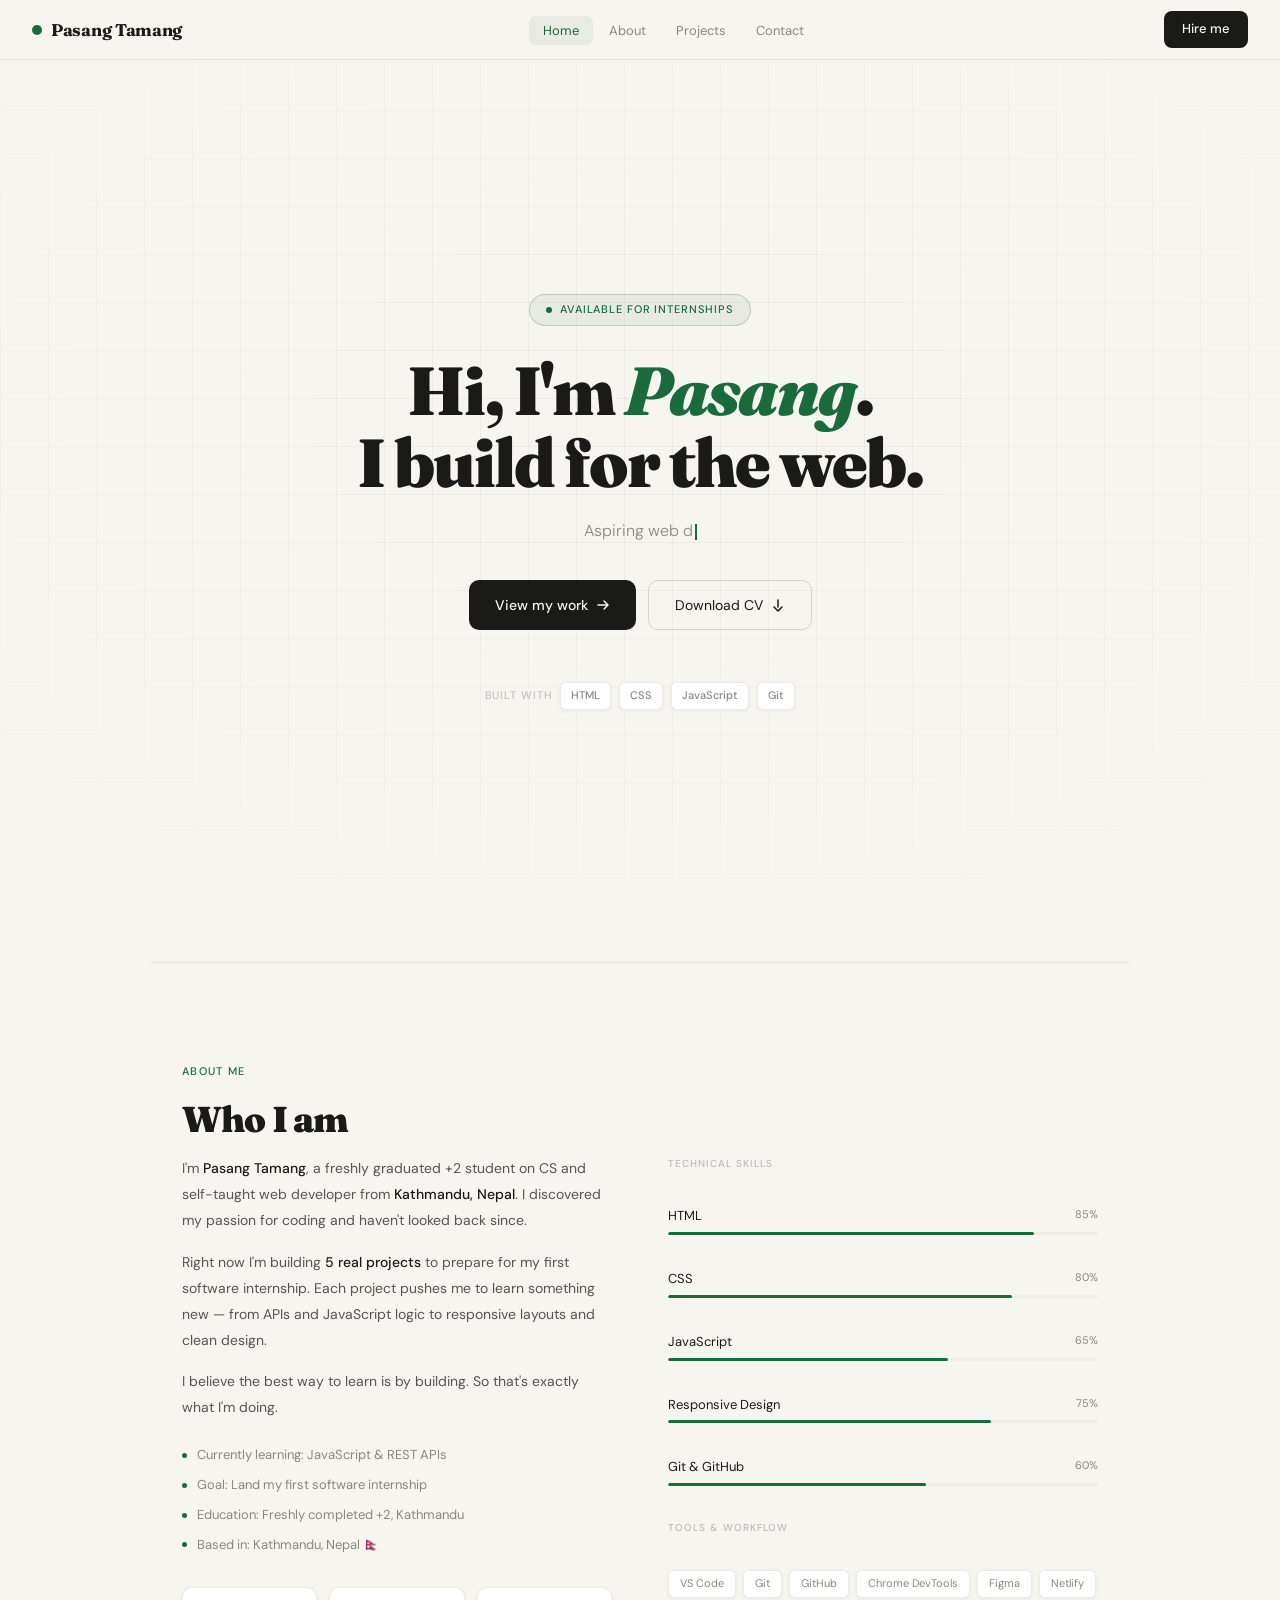
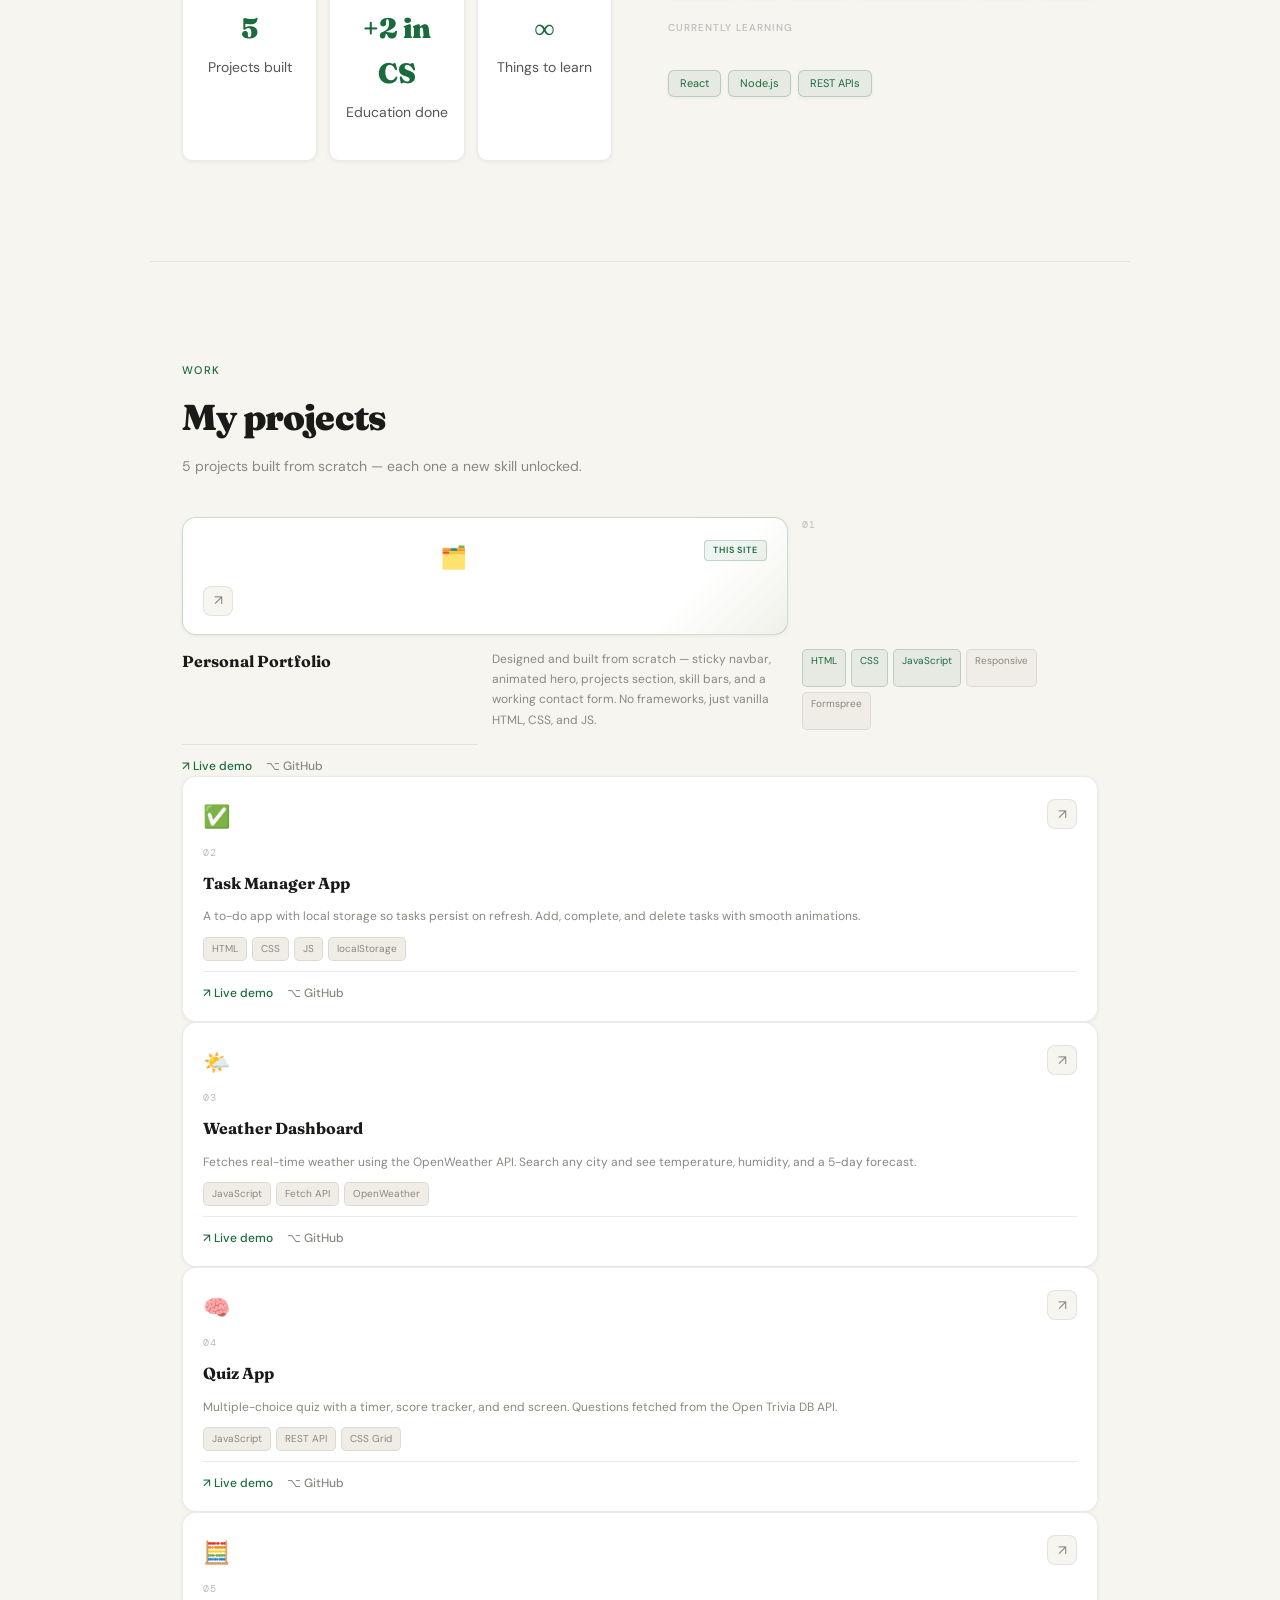
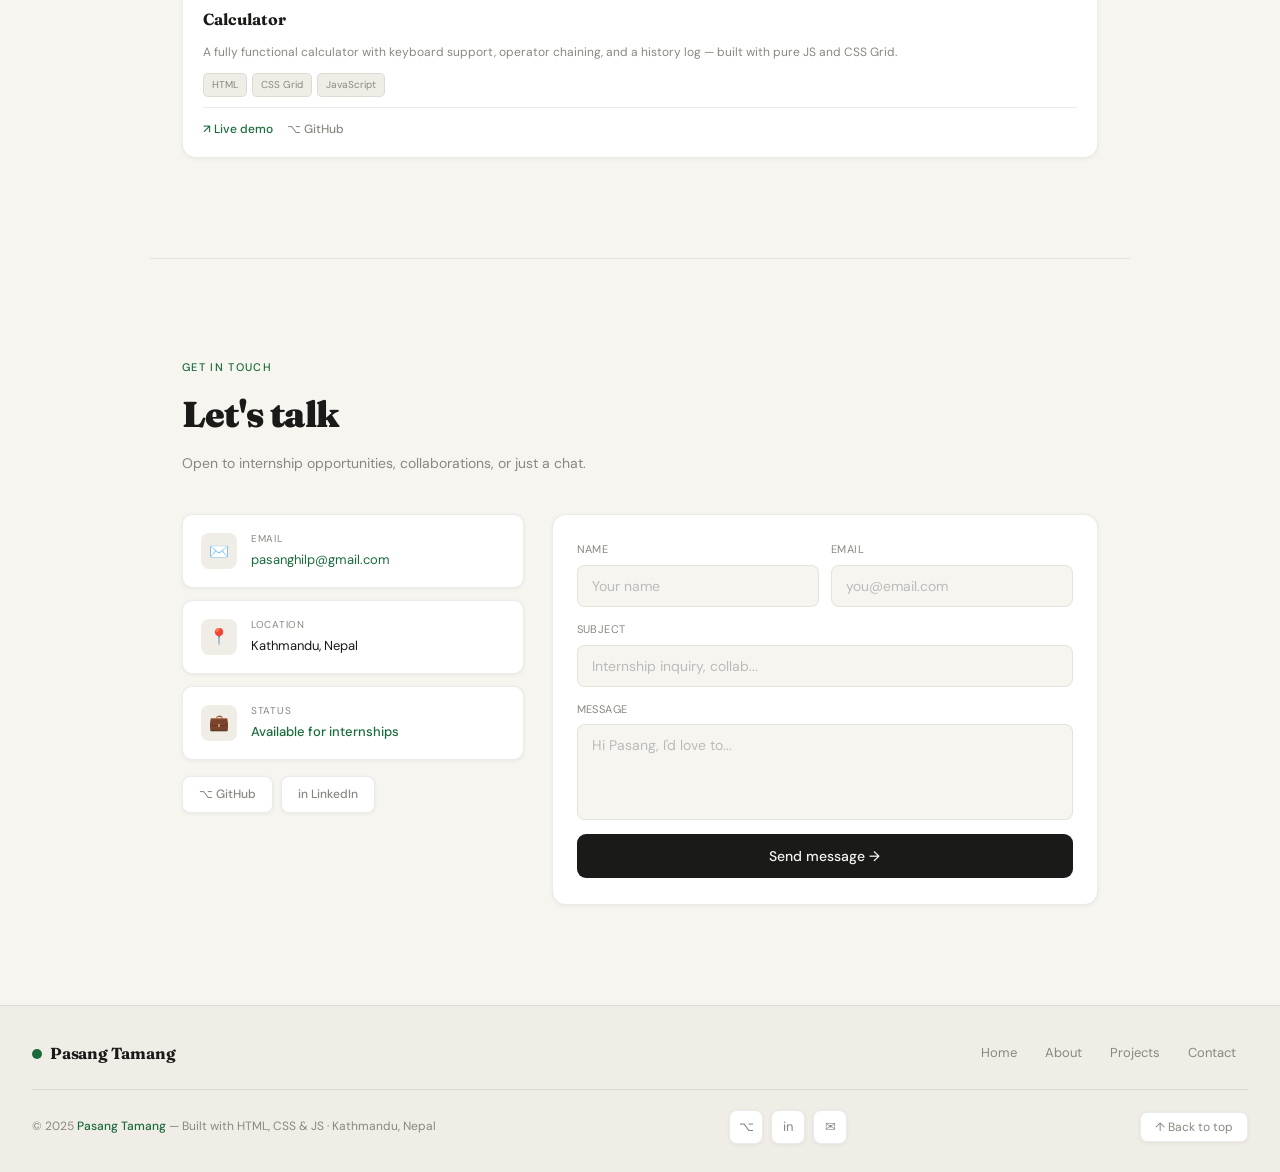
==== index.html @ bca801e2 "move files to root" ====
<!DOCTYPE html>
<html lang="en">
<head>
  <meta charset="UTF-8" />
  <meta name="viewport" content="width=device-width, initial-scale=1.0"/>
  <title>Pasang Tamang — Web Developer</title>
  <meta name="description" content="Pasang Tamang — Aspiring web developer from Kathmandu, Nepal. Building projects and looking for internship opportunities."/>
  <link rel="stylesheet" href="style.css"/>
  <link rel="preconnect" href="https://fonts.googleapis.com"/>
  <link rel="preconnect" href="https://fonts.gstatic.com" crossorigin/>
  <link href="https://fonts.googleapis.com/css2?family=Fraunces:ital,wght@0,700;0,900;1,700&family=DM+Sans:wght@300;400;500&family=DM+Mono&display=swap" rel="stylesheet"/>
</head>
<body>

  <!-- ─── NAVBAR ─── -->
  <nav class="navbar" id="navbar">
    <a class="nav-logo" href="#home">
      <span class="logo-dot"></span>
      Pasang Tamang
    </a>
    <ul class="nav-links" id="navLinks">
      <li><a href="#home"     data-target="home">Home</a></li>
      <li><a href="#about"    data-target="about">About</a></li>
      <li><a href="#projects" data-target="projects">Projects</a></li>
      <li><a href="#contact"  data-target="contact">Contact</a></li>
    </ul>
    <a href="mailto:pasanghilp@gmail.com" class="nav-cta">Hire me</a>
    <button class="hamburger" id="hamburger" aria-label="Toggle menu">
      <span></span><span></span><span></span>
    </button>
  </nav>

  <!-- Mobile menu -->
  <div class="mobile-menu" id="mobileMenu">
    <a href="#home"     data-target="home">Home</a>
    <a href="#about"    data-target="about">About</a>
    <a href="#projects" data-target="projects">Projects</a>
    <a href="#contact"  data-target="contact">Contact</a>
  </div>

  <!-- Scroll progress bar -->
  <div class="scroll-progress">
    <div class="scroll-progress-bar" id="progressBar"></div>
  </div>

  <!-- ─── HERO ─── -->
  <section id="home" class="hero">
    <div class="hero-grid"></div>

    <div class="hero-body">
      <div class="hero-inner">

        <div class="badge">
          <span class="badge-dot"></span>
          Available for internships
        </div>

        <h1 class="hero-heading">
          Hi, I'm <em>Pasang</em>.<br>I build for the web.
        </h1>

        <p class="hero-typed">
          <span id="typed-text"></span><span class="cursor"></span>
        </p>

        <div class="hero-btns">
          <a href="#projects" class="btn-primary">
            View my work
            <svg width="14" height="14" viewBox="0 0 14 14" fill="none"><path d="M2 7h10M8 3l4 4-4 4" stroke="currentColor" stroke-width="1.5" stroke-linecap="round" stroke-linejoin="round"/></svg>
          </a>
          <a href="cv.pdf" download class="btn-secondary">
            Download CV
            <svg width="14" height="14" viewBox="0 0 14 14" fill="none"><path d="M7 2v7M3 9l4 4 4-4" stroke="currentColor" stroke-width="1.5" stroke-linecap="round" stroke-linejoin="round"/></svg>
          </a>
        </div>

        <div class="tech-row">
          <span class="tech-label">Built with</span>
          <span class="tech-chip">HTML</span>
          <span class="tech-chip">CSS</span>
          <span class="tech-chip">JavaScript</span>
          <span class="tech-chip">Git</span>
        </div>

      </div>
    </div>
  </section>

  <!-- ─── ABOUT ─── -->
  <section id="about" class="about">
    <p class="sec-label">About me</p>
    <h2 class="sec-heading">Who I am</h2>

    <div class="about-layout">

      <div class="about-bio">
        <p>I'm <strong>Pasang Tamang</strong>, a freshly graduated +2 student on CS and self-taught web developer from <strong>Kathmandu, Nepal</strong>. I discovered my passion for coding and haven't looked back since.</p>
        <p>Right now I'm building <strong>5 real projects</strong> to prepare for my first software internship. Each project pushes me to learn something new — from APIs and JavaScript logic to responsive layouts and clean design.</p>
        <p>I believe the best way to learn is by building. So that's exactly what I'm doing.</p>

        <div class="facts">
          <div class="fact"><span class="fact-dot"></span>Currently learning: JavaScript & REST APIs</div>
          <div class="fact"><span class="fact-dot"></span>Goal: Land my first software internship</div>
          <div class="fact"><span class="fact-dot"></span>Education: Freshly completed +2, Kathmandu</div>
          <div class="fact"><span class="fact-dot"></span>Based in: Kathmandu, Nepal 🇳🇵</div>
        </div>

        <div class="stats-row">
          <div class="stat-card">
            <span class="stat-num">5</span>
            <p class="stat-label">Projects built</p>
          </div>
          <div class="stat-card">
            <span class="stat-num">+2 in CS</span>
            <p class="stat-label">Education done</p>
          </div>
          <div class="stat-card">
            <span class="stat-num">∞</span>
            <p class="stat-label">Things to learn</p>
          </div>
        </div>
      </div>

      <div class="about-skills">
        <p class="skill-group-title">Technical skills</p>

        <div class="skill-item">
          <div class="skill-row"><span class="skill-name">HTML</span><span class="skill-pct">85%</span></div>
          <div class="skill-bar"><div class="skill-fill" data-width="85"></div></div>
        </div>
        <div class="skill-item">
          <div class="skill-row"><span class="skill-name">CSS</span><span class="skill-pct">80%</span></div>
          <div class="skill-bar"><div class="skill-fill" data-width="80"></div></div>
        </div>
        <div class="skill-item">
          <div class="skill-row"><span class="skill-name">JavaScript</span><span class="skill-pct">65%</span></div>
          <div class="skill-bar"><div class="skill-fill" data-width="65"></div></div>
        </div>
        <div class="skill-item">
          <div class="skill-row"><span class="skill-name">Responsive Design</span><span class="skill-pct">75%</span></div>
          <div class="skill-bar"><div class="skill-fill" data-width="75"></div></div>
        </div>
        <div class="skill-item">
          <div class="skill-row"><span class="skill-name">Git & GitHub</span><span class="skill-pct">60%</span></div>
          <div class="skill-bar"><div class="skill-fill" data-width="60"></div></div>
        </div>

        <p class="skill-group-title">Tools & workflow</p>
        <div class="chip-row">
          <span class="chip">VS Code</span>
          <span class="chip">Git</span>
          <span class="chip">GitHub</span>
          <span class="chip">Chrome DevTools</span>
          <span class="chip">Figma</span>
          <span class="chip">Netlify</span>
        </div>

        <p class="skill-group-title">Currently learning</p>
        <div class="chip-row">
          <span class="chip chip-accent">React</span>
          <span class="chip chip-accent">Node.js</span>
          <span class="chip chip-accent">REST APIs</span>
        </div>
      </div>

    </div>
  </section>

  <!-- ─── PROJECTS ─── -->
  <section id="projects" class="projects">
    <p class="sec-label">Work</p>
    <h2 class="sec-heading">My projects</h2>
    <p class="sec-sub">5 projects built from scratch — each one a new skill unlocked.</p>

    <div class="proj-grid">

      <div class="proj-card featured">
        <div class="card-top">
          <div class="card-header"></div>
            <span class="proj-icon">🗂️</span>
            <span class="featured-badge">This site</span>
          </div>
          <a href="#" target="_blank" class="card-arrow">↗</a>
        </div>
        <p class="proj-num">01</p>
        <h3 class="proj-title">Personal Portfolio</h3>
        <p class="proj-desc">Designed and built from scratch — sticky navbar, animated hero, projects section, skill bars, and a working contact form. No frameworks, just vanilla HTML, CSS, and JS.</p>
        <div class="tag-row">
          <span class="tag tag-accent">HTML</span>
          <span class="tag tag-accent">CSS</span>
          <span class="tag tag-accent">JavaScript</span>
          <span class="tag">Responsive</span>
          <span class="tag">Formspree</span>
        </div>
        <div class="card-links">
          <a href="#" target="_blank" class="card-link primary">↗ Live demo</a>
          <a href="https://github.com/pasanghilp-art/pasang-tamang-.git" target="_blank" class="card-link" rel="noopener noreferrer">⌥ GitHub</a>
        </div>
      </div>

      <div class="proj-card">
        <div class="card-top">
          <span class="proj-icon">✅</span>
          <a href="#" target="_blank" class="card-arrow">↗</a>
        </div>
        <p class="proj-num">02</p>
        <h3 class="proj-title">Task Manager App</h3>
        <p class="proj-desc">A to-do app with local storage so tasks persist on refresh. Add, complete, and delete tasks with smooth animations.</p>
        <div class="tag-row">
          <span class="tag">HTML</span>
          <span class="tag">CSS</span>
          <span class="tag">JS</span>
          <span class="tag">localStorage</span>
        </div>
        <div class="card-links">
          <a href="https://pasanghilp-art.github.io/task-manager" target="_blank" class="card-link primary">↗ Live demo</a>
          <a href="https://github.com/pasanghilp-art/task-manager" target="_blank" class="card-link">⌥ GitHub</a>
        </div>
      </div>

      <div class="proj-card">
        <div class="card-top">
          <span class="proj-icon">🌤️</span>
          <a href="https://pasanghilp-art.github.io/weather-app" target="_blank" class="card-arrow">↗</a>
        </div>
        <p class="proj-num">03</p>
        <h3 class="proj-title">Weather Dashboard</h3>
        <p class="proj-desc">Fetches real-time weather using the OpenWeather API. Search any city and see temperature, humidity, and a 5-day forecast.</p>
        <div class="tag-row">
          <span class="tag">JavaScript</span>
          <span class="tag">Fetch API</span>
          <span class="tag">OpenWeather</span>
        </div>
        <div class="card-links">
          <a href="https://pasanghilp-art.github.io/weather-app" target="_blank" class="card-link primary">↗ Live demo</a>
          <a href="https://github.com/pasanghilp-art/weather-app" target="_blank" class="card-link">⌥ GitHub</a>
        </div>
      </div>

      <div class="proj-card">
        <div class="card-top">
          <span class="proj-icon">🧠</span>
          <a href="https://pasanghilp-art.github.io/quiz-app" target="_blank" class="card-arrow">↗</a>
        </div>
        <p class="proj-num">04</p>
        <h3 class="proj-title">Quiz App</h3>
        <p class="proj-desc">Multiple-choice quiz with a timer, score tracker, and end screen. Questions fetched from the Open Trivia DB API.</p>
        <div class="tag-row">
          <span class="tag">JavaScript</span>
          <span class="tag">REST API</span>
          <span class="tag">CSS Grid</span>
        </div>
        <div class="card-links">
          <a href="https://pasanghilp-art.github.io/quiz-app" target="_blank" class="card-link primary">↗ Live demo</a>
          <a href="https://github.com/pasanghilp-art/quiz-app" target="_blank" class="card-link">⌥ GitHub</a>
        </div>
      </div>

      <div class="proj-card">
        <div class="card-top">
          <span class="proj-icon">🧮</span>
          <a href="#" target="_blank" class="card-arrow">↗</a>
        </div>
        <p class="proj-num">05</p>
        <h3 class="proj-title">Calculator</h3>
        <p class="proj-desc">A fully functional calculator with keyboard support, operator chaining, and a history log — built with pure JS and CSS Grid.</p>
        <div class="tag-row">
          <span class="tag">HTML</span>
          <span class="tag">CSS Grid</span>
          <span class="tag">JavaScript</span>
        </div>
        <div class="card-links">
          <a href="#" target="_blank" class="card-link primary">↗ Live demo</a>
          <a href="#" target="_blank" class="card-link">⌥ GitHub</a>
        </div>
      </div>

    </div>
  </section>

  <!-- ─── CONTACT ─── -->
  <section id="contact" class="contact">
    <p class="sec-label">Get in touch</p>
    <h2 class="sec-heading">Let's talk</h2>
    <p class="sec-sub">Open to internship opportunities, collaborations, or just a chat.</p>

    <div class="contact-layout">

      <div class="contact-info">
        <div class="info-card">
          <div class="info-icon">✉️</div>
          <div>
            <p class="info-label">Email</p>
            <p class="info-value"><a href="mailto:pasanghilp@gmail.com">pasanghilp@gmail.com</a></p>
          </div>
        </div>
        <div class="info-card">
          <div class="info-icon">📍</div>
          <div>
            <p class="info-label">Location</p>
            <p class="info-value">Kathmandu, Nepal</p>
          </div>
        </div>
        <div class="info-card">
          <div class="info-icon">💼</div>
          <div>
            <p class="info-label">Status</p>
            <p class="info-value available">Available for internships</p>
          </div>
        </div>
        <div class="social-row">
          <a href="https://github.com/pasanghilp-art/pasang-tamang-.git" target="_blank" class="social-btn" rel="noopener noreferrer">⌥ GitHub</a>
          <a href="https://linkedin.com/in/pasangtamang" target="_blank" class="social-btn" rel="noopener noreferrer">in LinkedIn</a>
        </div>
      </div>

      <form class="contact-form" id="contactForm"
            action="https://formspree.io/f/mqewodvd"
            method="POST">
        <div class="form-fields">
          <div class="form-row">
            <div class="field" id="field-name">
              <label for="fname">Name</label>
              <input type="text" id="fname" name="name" placeholder="Your name"/>
              <span class="field-error">Please enter your name</span>
            </div>
            <div class="field" id="field-email">
              <label for="femail">Email</label>
              <input type="email" id="femail" name="email" placeholder="you@email.com"/>
              <span class="field-error">Enter a valid email</span>
            </div>
          </div>
          <div class="field" id="field-subject">
            <label for="fsubject">Subject</label>
            <input type="text" id="fsubject" name="subject" placeholder="Internship inquiry, collab..."/>
            <span class="field-error">Please add a subject</span>
          </div>
          <div class="field" id="field-msg">
            <label for="fmsg">Message</label>
            <textarea id="fmsg" name="message" rows="4" placeholder="Hi Pasang, I'd love to..."></textarea>
            <span class="field-error">Please write a message</span>
          </div>
          <button type="submit" class="btn-submit" id="submitBtn">
            <div class="spinner"></div>
            <span class="btn-label">Send message →</span>
          </button>
        </div>
        <div class="success-msg" id="successMsg">
          <div class="success-icon">✓</div>
          <p class="success-title">Message sent!</p>
          <p class="success-sub">Thanks for reaching out. I'll get back to you within 24 hours.</p>
        </div>
      </form>

    </div>
  </section>

  <!-- ─── FOOTER ─── -->
  <footer class="footer">
    <div class="footer-top">
      <div class="footer-logo">
        <span class="logo-dot"></span>
        Pasang Tamang
      </div>
      <nav class="footer-nav">
        <a href="#home">Home</a>
        <a href="#about">About</a>
        <a href="#projects">Projects</a>
        <a href="#contact">Contact</a>
      </nav>
    </div>
    <div class="footer-bottom">
      <p class="footer-copy">© 2025 <span>Pasang Tamang</span> — Built with HTML, CSS & JS · Kathmandu, Nepal</p>
      <div class="footer-socials">
        <a href="https://github.com/pasanghilp-art/pasang-tamang-.git" target="_blank" class="social-icon" title="GitHub" rel="noopener noreferrer">⌥</a>
        <a href="https://linkedin.com/in/pasangtamang" target="_blank" class="social-icon" title="LinkedIn" rel="noopener noreferrer">in</a>
        <a href="mailto:pasanghilp@gmail.com" class="social-icon" title="Email" rel="noopener noreferrer">✉</a>
      </div>
      <button class="back-top" id="backTop">↑ Back to top</button>
    </div>
  </footer>

  <script src="script.js"></script>
</body>
</html>
---- style.css ----
/* ─────────────────────────────────────────
   PASANG TAMANG — PORTFOLIO
   Light theme · Fraunces + DM Sans
───────────────────────────────────────── */

:root {
  --bg:        #f7f5f0;
  --bg2:       #ffffff;
  --bg3:       #f0ede6;
  --text:      #1a1a18;
  --muted:     #888880;
  --muted2:    #bbb;
  --border:    rgba(0,0,0,0.08);
  --border-md: rgba(0,0,0,0.14);
  --accent:    #1a6b3c;
  --accent-bg: rgba(26,107,60,0.07);
  --accent-border: rgba(26,107,60,0.22);
  --error:     #c0392b;
  --success:   #1a6b3c;
  --shadow-sm: 0 1px 4px rgba(0,0,0,0.06);
  --shadow-md: 0 4px 24px rgba(0,0,0,0.08);
  --shadow-lg: 0 12px 48px rgba(0,0,0,0.1);
  --radius:    10px;
  --radius-lg: 14px;
}

/* ── Reset & Base ── */
*, *::before, *::after { box-sizing: border-box; margin: 0; padding: 0; }

html { scroll-behavior: smooth; }

body {
  font-family: 'DM Sans', sans-serif;
  background: var(--bg);
  color: var(--text);
  line-height: 1.6;
  -webkit-font-smoothing: antialiased;
}

a { text-decoration: none; color: inherit; }
img { max-width: 100%; display: block; }

/* ── Shared section styles ── */
.sec-label {
  font-size: 11px;
  font-weight: 500;
  text-transform: uppercase;
  letter-spacing: 0.12em;
  color: var(--accent);
  margin-bottom: 10px;
}

.sec-heading {
  font-family: 'Fraunces', serif;
  font-size: clamp(26px, 4vw, 36px);
  font-weight: 900;
  letter-spacing: -0.8px;
  color: var(--text);
  margin-bottom: 8px;
}

.sec-sub {
  font-size: 14px;
  color: var(--muted);
  margin-bottom: 40px;
}

/* ── Buttons ── */
.btn-primary {
  display: inline-flex;
  align-items: center;
  gap: 8px;
  background: var(--text);
  color: var(--bg);
  border: none;
  border-radius: var(--radius);
  padding: 13px 26px;
  font-family: 'DM Sans', sans-serif;
  font-size: 14px;
  font-weight: 500;
  cursor: pointer;
  transition: opacity 0.2s, transform 0.15s;
  text-decoration: none;
}
.btn-primary:hover { opacity: 0.85; transform: translateY(-2px); }

.btn-secondary {
  display: inline-flex;
  align-items: center;
  gap: 8px;
  background: transparent;
  color: var(--text);
  border: 1.5px solid var(--border-md);
  border-radius: var(--radius);
  padding: 13px 26px;
  font-family: 'DM Sans', sans-serif;
  font-size: 14px;
  cursor: pointer;
  transition: background 0.2s, border-color 0.2s, transform 0.15s;
  text-decoration: none;
}
.btn-secondary:hover {
  background: var(--bg3);
  border-color: var(--text);
  transform: translateY(-2px);
}


/* ═══════════════════════════════════════
   NAVBAR
═══════════════════════════════════════ */
.navbar {
  position: sticky;
  top: 0;
  z-index: 100;
  background: rgba(247,245,240,0.88);
  backdrop-filter: blur(16px);
  -webkit-backdrop-filter: blur(16px);
  border-bottom: 1px solid var(--border);
  height: 60px;
  display: flex;
  align-items: center;
  justify-content: space-between;
  padding: 0 32px;
  transition: box-shadow 0.3s;
}
.navbar.scrolled { box-shadow: var(--shadow-md); }

.nav-logo {
  font-family: 'Fraunces', serif;
  font-weight: 700;
  font-size: 17px;
  color: var(--text);
  display: flex;
  align-items: center;
  gap: 9px;
  letter-spacing: -0.3px;
}
.logo-dot {
  display: inline-block;
  width: 10px; height: 10px;
  background: var(--accent);
  border-radius: 50%;
  flex-shrink: 0;
}

.nav-links {
  display: flex;
  align-items: center;
  gap: 2px;
  list-style: none;
}
.nav-links a {
  font-size: 13px;
  color: var(--muted);
  padding: 6px 14px;
  border-radius: 7px;
  transition: color 0.2s, background 0.2s;
}
.nav-links a:hover { color: var(--text); background: var(--bg3); }
.nav-links a.active { color: var(--accent); background: var(--accent-bg); }

.nav-cta {
  font-size: 13px;
  font-weight: 500;
  background: var(--text);
  color: var(--bg);
  border-radius: 8px;
  padding: 8px 18px;
  transition: opacity 0.2s;
}
.nav-cta:hover { opacity: 0.8; }

/* Hamburger */
.hamburger {
  display: none;
  flex-direction: column;
  gap: 5px;
  cursor: pointer;
  background: none;
  border: none;
  padding: 4px;
}
.hamburger span {
  display: block;
  width: 22px; height: 2px;
  background: var(--text);
  border-radius: 2px;
  transition: transform 0.3s, opacity 0.3s;
}
.hamburger.open span:nth-child(1) { transform: translateY(7px) rotate(45deg); }
.hamburger.open span:nth-child(2) { opacity: 0; }
.hamburger.open span:nth-child(3) { transform: translateY(-7px) rotate(-45deg); }

/* Mobile menu */
.mobile-menu {
  display: none;
  flex-direction: column;
  gap: 2px;
  padding: 10px 20px 14px;
  background: rgba(247,245,240,0.97);
  border-bottom: 1px solid var(--border);
  position: sticky;
  top: 60px;
  z-index: 99;
}
.mobile-menu.open { display: flex; }
.mobile-menu a {
  font-size: 14px;
  color: var(--muted);
  padding: 9px 12px;
  border-radius: 7px;
  transition: color 0.2s, background 0.2s;
}
.mobile-menu a:hover { color: var(--text); background: var(--bg3); }

/* Scroll progress */
.scroll-progress {
  position: sticky;
  top: 60px;
  z-index: 98;
  height: 2px;
}
.scroll-progress-bar {
  height: 100%;
  background: var(--accent);
  width: 0%;
  transition: width 0.1s linear;
}


/* ═══════════════════════════════════════
   HERO
═══════════════════════════════════════ */
.hero {
  min-height: 100vh;
  display: flex;
  align-items: center;
  justify-content: center;
  position: relative;
  overflow: hidden;
  text-align: center;
  padding: 60px 24px 80px;
  background: var(--bg);
}

.hero-grid {
  position: absolute;
  inset: 0;
  background-image:
    linear-gradient(rgba(0,0,0,0.04) 1px, transparent 1px),
    linear-gradient(90deg, rgba(0,0,0,0.04) 1px, transparent 1px);
  background-size: 48px 48px;
  mask-image: radial-gradient(ellipse 80% 70% at 50% 40%, black 20%, transparent 100%);
  -webkit-mask-image: radial-gradient(ellipse 80% 70% at 50% 40%, black 20%, transparent 100%);
  pointer-events: none;
}

.hero-body {
  position: relative;
  z-index: 2;
  width: 100%;
}

.hero-inner { max-width: 640px; margin: 0 auto; }

/* Badge */
.badge {
  display: inline-flex;
  align-items: center;
  gap: 8px;
  font-size: 11px;
  font-weight: 500;
  text-transform: uppercase;
  letter-spacing: 0.08em;
  color: var(--accent);
  border: 1px solid var(--accent-border);
  background: var(--accent-bg);
  border-radius: 99px;
  padding: 6px 16px;
  margin-bottom: 28px;
  opacity: 0;
  animation: fadeUp 0.6s ease 0.1s forwards;
}
.badge-dot {
  width: 6px; height: 6px;
  background: var(--accent);
  border-radius: 50%;
  animation: pulse 2s ease-in-out infinite;
}

/* Heading */
.hero-heading {
  font-family: 'Fraunces', serif;
  font-size: clamp(38px, 7vw, 68px);
  font-weight: 900;
  line-height: 1.06;
  letter-spacing: -2px;
  color: var(--text);
  margin-bottom: 20px;
  opacity: 0;
  animation: fadeUp 0.7s ease 0.25s forwards;
}
.hero-heading em {
  font-style: italic;
  color: var(--accent);
}

/* Typed */
.hero-typed {
  font-size: 16px;
  color: var(--muted);
  font-weight: 300;
  margin-bottom: 36px;
  height: 26px;
  opacity: 0;
  animation: fadeUp 0.7s ease 0.4s forwards;
}
.cursor {
  display: inline-block;
  width: 2px; height: 16px;
  background: var(--accent);
  margin-left: 2px;
  vertical-align: middle;
  animation: blink 1s step-end infinite;
}

/* Buttons */
.hero-btns {
  display: flex;
  gap: 12px;
  justify-content: center;
  flex-wrap: wrap;
  opacity: 0;
  animation: fadeUp 0.7s ease 0.55s forwards;
}

/* Tech row */
.tech-row {
  display: flex;
  align-items: center;
  justify-content: center;
  gap: 8px;
  flex-wrap: wrap;
  margin-top: 52px;
  opacity: 0;
  animation: fadeUp 0.7s ease 0.75s forwards;
}
.tech-label {
  font-size: 11px;
  color: var(--muted2);
  text-transform: uppercase;
  letter-spacing: 0.08em;
}
.tech-chip {
  font-size: 11px;
  font-weight: 500;
  color: var(--muted);
  background: var(--bg2);
  border: 1px solid var(--border);
  border-radius: 6px;
  padding: 4px 10px;
  box-shadow: var(--shadow-sm);
}


/* ═══════════════════════════════════════
   ABOUT
═══════════════════════════════════════ */
.about {
  padding: 100px 32px;
  max-width: 980px;
  margin: 0 auto;
  border-top: 1px solid var(--border);
}

.about-layout {
  display: grid;
  grid-template-columns: 1fr 1fr;
  gap: 56px;
  align-items: start;
}

/* Bio */
.about-bio p {
  font-size: 14px;
  color: #555;
  line-height: 1.85;
  margin-bottom: 16px;
}
.about-bio strong { color: var(--text); font-weight: 500; }

.facts { display: flex; flex-direction: column; gap: 9px; margin-top: 24px; }
.fact {
  display: flex; align-items: center; gap: 10px;
  font-size: 13px; color: var(--muted);
}
.fact-dot {
  width: 5px; height: 5px;
  border-radius: 50%;
  background: var(--accent);
  flex-shrink: 0;
}

/* Stats */
.stats-row {
  display: grid;
  grid-template-columns: repeat(3, 1fr);
  gap: 12px;
  margin-top: 32px;
}
.stat-card {
  background: var(--bg2);
  border: 1px solid var(--border);
  border-radius: var(--radius);
  padding: 18px 14px;
  text-align: center;
  box-shadow: var(--shadow-sm);
}
.stat-num {
  font-family: 'Fraunces', serif;
  font-size: 28px;
  font-weight: 900;
  color: var(--accent);
  display: block;
  letter-spacing: -0.5px;
}
.stat-label { font-size: 11px; color: var(--muted); margin-top: 4px; }

/* Skills */
.about-skills { display: flex; flex-direction: column; gap: 22px; }

.skill-group-title {
  font-size: 10px;
  text-transform: uppercase;
  letter-spacing: 0.1em;
  color: var(--muted2);
  margin-bottom: 12px;
  font-weight: 500;
}

.skill-item { margin-bottom: 12px; }
.skill-row {
  display: flex;
  justify-content: space-between;
  margin-bottom: 5px;
}
.skill-name { font-size: 13px; color: var(--text); }
.skill-pct  { font-size: 11px; color: var(--muted); }

.skill-bar {
  height: 3px;
  background: var(--bg3);
  border-radius: 99px;
  overflow: hidden;
}
.skill-fill {
  height: 100%;
  background: var(--accent);
  border-radius: 99px;
  width: 0%;
  transition: width 1.1s cubic-bezier(0.4,0,0.2,1);
}

/* Chips */
.chip-row { display: flex; flex-wrap: wrap; gap: 7px; }
.chip {
  font-size: 11px;
  color: var(--muted);
  background: var(--bg2);
  border: 1px solid var(--border);
  border-radius: 6px;
  padding: 4px 11px;
  box-shadow: var(--shadow-sm);
}
.chip-accent {
  color: var(--accent);
  border-color: var(--accent-border);
  background: var(--accent-bg);
}


/* ═══════════════════════════════════════
   PROJECTS
═══════════════════════════════════════ */
.projects {
  padding: 100px 32px;
  max-width: 980px;
  margin: 0 auto;
  border-top: 1px solid var(--border);
}

.proj-grid {
  display: grid;
  grid-template-columns: repeat(auto-fill, minmax(260px, 1fr));
  gap: 14px;
}

.proj-card {
  background: var(--bg2);
  border: 1px solid var(--border);
  border-radius: var(--radius-lg);
  padding: 22px 20px 18px;
  display: flex;
  flex-direction: column;
  gap: 10px;
  transition: border-color 0.2s, transform 0.22s, box-shadow 0.22s;
  box-shadow: var(--shadow-sm);
}
.proj-card:hover {
  border-color: var(--border-md);
  transform: translateY(-4px);
  box-shadow: var(--shadow-lg);
}

.proj-card.featured {
  border-color: var(--accent-border);
  background: linear-gradient(135deg, #fff 80%, rgba(26,107,60,0.03));
}
@media (min-width: 560px) { .proj-card.featured { grid-column: span 2; } }

.card-top {
  display: flex;
  justify-content: space-between;
  align-items: flex-start;
}
.proj-icon { font-size: 22px; }

.card-arrow {
  width: 30px; height: 30px;
  border: 1px solid var(--border);
  border-radius: 8px;
  display: flex; align-items: center; justify-content: center;
  color: var(--muted);
  font-size: 14px;
  transition: color 0.2s, border-color 0.2s, background 0.2s;
  background: var(--bg);
}
.proj-card:hover .card-arrow {
  color: var(--accent);
  border-color: var(--accent-border);
  background: var(--accent-bg);
}

.featured-badge {
  font-size: 9px;
  font-weight: 600;
  text-transform: uppercase;
  letter-spacing: 0.1em;
  color: var(--accent);
  background: var(--accent-bg);
  border: 1px solid var(--accent-border);
  border-radius: 4px;
  padding: 2px 8px;
}

.proj-num  { font-size: 10px; color: var(--muted2); letter-spacing: 0.08em; font-family: 'DM Mono', monospace; }
.proj-title { font-family: 'Fraunces', serif; font-size: 16px; font-weight: 700; color: var(--text); }
.proj-desc  { font-size: 12px; color: var(--muted); line-height: 1.7; flex: 1; }

.tag-row { display: flex; flex-wrap: wrap; gap: 5px; }
.tag {
  font-size: 10px;
  color: var(--muted);
  background: var(--bg3);
  border: 1px solid var(--border);
  border-radius: 5px;
  padding: 3px 8px;
}
.tag-accent {
  color: var(--accent);
  border-color: var(--accent-border);
  background: var(--accent-bg);
}

.card-links {
  display: flex;
  gap: 14px;
  padding-top: 12px;
  border-top: 1px solid var(--border);
}
.card-link {
  font-size: 12px;
  font-weight: 500;
  color: var(--muted);
  transition: color 0.2s;
}
.card-link:hover { color: var(--text); }
.card-link.primary { color: var(--accent); }
.card-link.primary:hover { color: #0f4a28; }


/* ═══════════════════════════════════════
   CONTACT
═══════════════════════════════════════ */
.contact {
  padding: 100px 32px;
  max-width: 980px;
  margin: 0 auto;
  border-top: 1px solid var(--border);
}

.contact-layout {
  display: grid;
  grid-template-columns: 1fr 1.6fr;
  gap: 28px;
  align-items: start;
}

/* Info cards */
.contact-info { display: flex; flex-direction: column; gap: 12px; }

.info-card {
  background: var(--bg2);
  border: 1px solid var(--border);
  border-radius: var(--radius);
  padding: 16px 18px;
  display: flex;
  align-items: center;
  gap: 14px;
  box-shadow: var(--shadow-sm);
  transition: border-color 0.2s, transform 0.2s;
}
.info-card:hover { border-color: var(--border-md); transform: translateX(3px); }

.info-icon {
  width: 36px; height: 36px;
  border-radius: 8px;
  background: var(--bg3);
  display: flex; align-items: center; justify-content: center;
  font-size: 16px;
  flex-shrink: 0;
}

.info-label { font-size: 10px; color: var(--muted); text-transform: uppercase; letter-spacing: 0.07em; margin-bottom: 3px; }
.info-value { font-size: 13px; color: var(--text); }
.info-value a { color: var(--accent); }
.info-value a:hover { text-decoration: underline; }
.available { color: var(--success) !important; font-weight: 500; }

.social-row { display: flex; gap: 8px; margin-top: 4px; }
.social-btn {
  font-size: 12px;
  font-weight: 500;
  color: var(--muted);
  background: var(--bg2);
  border: 1px solid var(--border);
  border-radius: 8px;
  padding: 8px 16px;
  cursor: pointer;
  transition: color 0.2s, border-color 0.2s, background 0.2s;
  font-family: 'DM Sans', sans-serif;
  box-shadow: var(--shadow-sm);
}
.social-btn:hover { color: var(--text); border-color: var(--border-md); background: var(--bg3); }

/* Contact form */
.contact-form {
  background: var(--bg2);
  border: 1px solid var(--border);
  border-radius: var(--radius-lg);
  padding: 26px 24px;
  box-shadow: var(--shadow-sm);
}

.form-row { display: grid; grid-template-columns: 1fr 1fr; gap: 12px; }

.field { display: flex; flex-direction: column; gap: 6px; margin-bottom: 14px; }
.field label { font-size: 11px; color: var(--muted); letter-spacing: 0.04em; text-transform: uppercase; }

.field input,
.field textarea {
  background: var(--bg);
  border: 1.5px solid var(--border);
  border-radius: 8px;
  color: var(--text);
  font-family: 'DM Sans', sans-serif;
  font-size: 14px;
  padding: 11px 14px;
  outline: none;
  transition: border-color 0.2s, background 0.2s;
  width: 100%;
  resize: none;
}
.field input::placeholder,
.field textarea::placeholder { color: var(--muted2); }
.field input:focus,
.field textarea:focus {
  border-color: var(--accent);
  background: #fff;
}
.field input.error,
.field textarea.error { border-color: var(--error); }

.field-error { font-size: 11px; color: var(--error); display: none; }
.field.has-error .field-error { display: block; }

.btn-submit {
  width: 100%;
  background: var(--text);
  color: var(--bg);
  border: none;
  border-radius: 9px;
  padding: 13px;
  font-family: 'DM Sans', sans-serif;
  font-size: 14px;
  font-weight: 500;
  cursor: pointer;
  transition: opacity 0.2s, transform 0.15s;
  display: flex; align-items: center; justify-content: center; gap: 8px;
}
.btn-submit:hover { opacity: 0.85; transform: translateY(-1px); }
.btn-submit:disabled { opacity: 0.5; cursor: not-allowed; transform: none; }

/* Spinner */
.spinner {
  width: 15px; height: 15px;
  border: 2px solid rgba(247,245,240,0.3);
  border-top-color: var(--bg);
  border-radius: 50%;
  animation: spin 0.7s linear infinite;
  display: none;
}
.btn-submit.loading .spinner { display: block; }
.btn-submit.loading .btn-label { opacity: 0.6; }

/* Success */
.success-msg {
  display: none;
  flex-direction: column;
  align-items: center;
  text-align: center;
  gap: 10px;
  padding: 32px 16px;
}
.contact-form.sent .form-fields { display: none; }
.contact-form.sent .success-msg { display: flex; }

.success-icon {
  width: 48px; height: 48px;
  border-radius: 50%;
  background: var(--accent-bg);
  border: 1px solid var(--accent-border);
  display: flex; align-items: center; justify-content: center;
  font-size: 20px;
  color: var(--accent);
}
.success-title { font-family: 'Fraunces', serif; font-size: 18px; font-weight: 700; }
.success-sub   { font-size: 13px; color: var(--muted); }


/* ═══════════════════════════════════════
   FOOTER
═══════════════════════════════════════ */
.footer {
  background: var(--bg3);
  border-top: 1px solid var(--border);
  padding: 32px 32px 28px;
}

.footer-top {
  display: flex;
  align-items: center;
  justify-content: space-between;
  flex-wrap: wrap;
  gap: 16px;
  padding-bottom: 20px;
  border-bottom: 1px solid var(--border);
  margin-bottom: 20px;
}

.footer-logo {
  font-family: 'Fraunces', serif;
  font-weight: 700;
  font-size: 16px;
  color: var(--text);
  display: flex; align-items: center; gap: 8px;
  letter-spacing: -0.2px;
}

.footer-nav { display: flex; gap: 4px; flex-wrap: wrap; }
.footer-nav a {
  font-size: 13px;
  color: var(--muted);
  padding: 5px 12px;
  border-radius: 6px;
  transition: color 0.2s, background 0.2s;
}
.footer-nav a:hover { color: var(--text); background: var(--border); }

.footer-bottom {
  display: flex;
  align-items: center;
  justify-content: space-between;
  flex-wrap: wrap;
  gap: 12px;
}

.footer-copy { font-size: 12px; color: var(--muted); }
.footer-copy span { color: var(--accent); font-weight: 500; }

.footer-socials { display: flex; gap: 8px; }
.social-icon {
  width: 34px; height: 34px;
  border: 1px solid var(--border);
  border-radius: 8px;
  display: flex; align-items: center; justify-content: center;
  font-size: 13px;
  color: var(--muted);
  background: var(--bg2);
  transition: color 0.2s, border-color 0.2s;
  box-shadow: var(--shadow-sm);
}
.social-icon:hover { color: var(--accent); border-color: var(--accent-border); }

.back-top {
  font-size: 12px;
  color: var(--muted);
  background: var(--bg2);
  border: 1px solid var(--border);
  border-radius: 7px;
  padding: 6px 14px;
  cursor: pointer;
  font-family: 'DM Sans', sans-serif;
  transition: color 0.2s, border-color 0.2s;
  box-shadow: var(--shadow-sm);
}
.back-top:hover { color: var(--accent); border-color: var(--accent-border); }


/* ═══════════════════════════════════════
   ANIMATIONS
═══════════════════════════════════════ */
@keyframes fadeUp {
  from { opacity: 0; transform: translateY(18px); }
  to   { opacity: 1; transform: translateY(0); }
}
@keyframes pulse {
  0%,100% { opacity: 1; transform: scale(1); }
  50%     { opacity: 0.4; transform: scale(0.7); }
}
@keyframes blink {
  0%,100% { opacity: 1; }
  50%     { opacity: 0; }
}
@keyframes spin { to { transform: rotate(360deg); } }


/* ═══════════════════════════════════════
   RESPONSIVE
═══════════════════════════════════════ */
@media (max-width: 768px) {
  .navbar { padding: 0 20px; }
  .nav-links, .nav-cta { display: none; }
  .hamburger { display: flex; }

  .about-layout,
  .contact-layout { grid-template-columns: 1fr; gap: 32px; }

  .about, .projects, .contact { padding: 70px 20px; }
  .footer { padding: 28px 20px; }

  .form-row { grid-template-columns: 1fr; }
  .stats-row { grid-template-columns: repeat(3, 1fr); }

  .footer-top, .footer-bottom { flex-direction: column; align-items: flex-start; gap: 12px; }
}

@media (max-width: 480px) {
  .hero { padding: 40px 20px 60px; }
  .hero-btns { flex-direction: column; align-items: center; }
  .stats-row { grid-template-columns: repeat(3, 1fr); }
  .proj-card.featured { grid-column: span 1; }
}

.card-header {
  display: flex;
  align-items: center;
  gap: 10px;
}
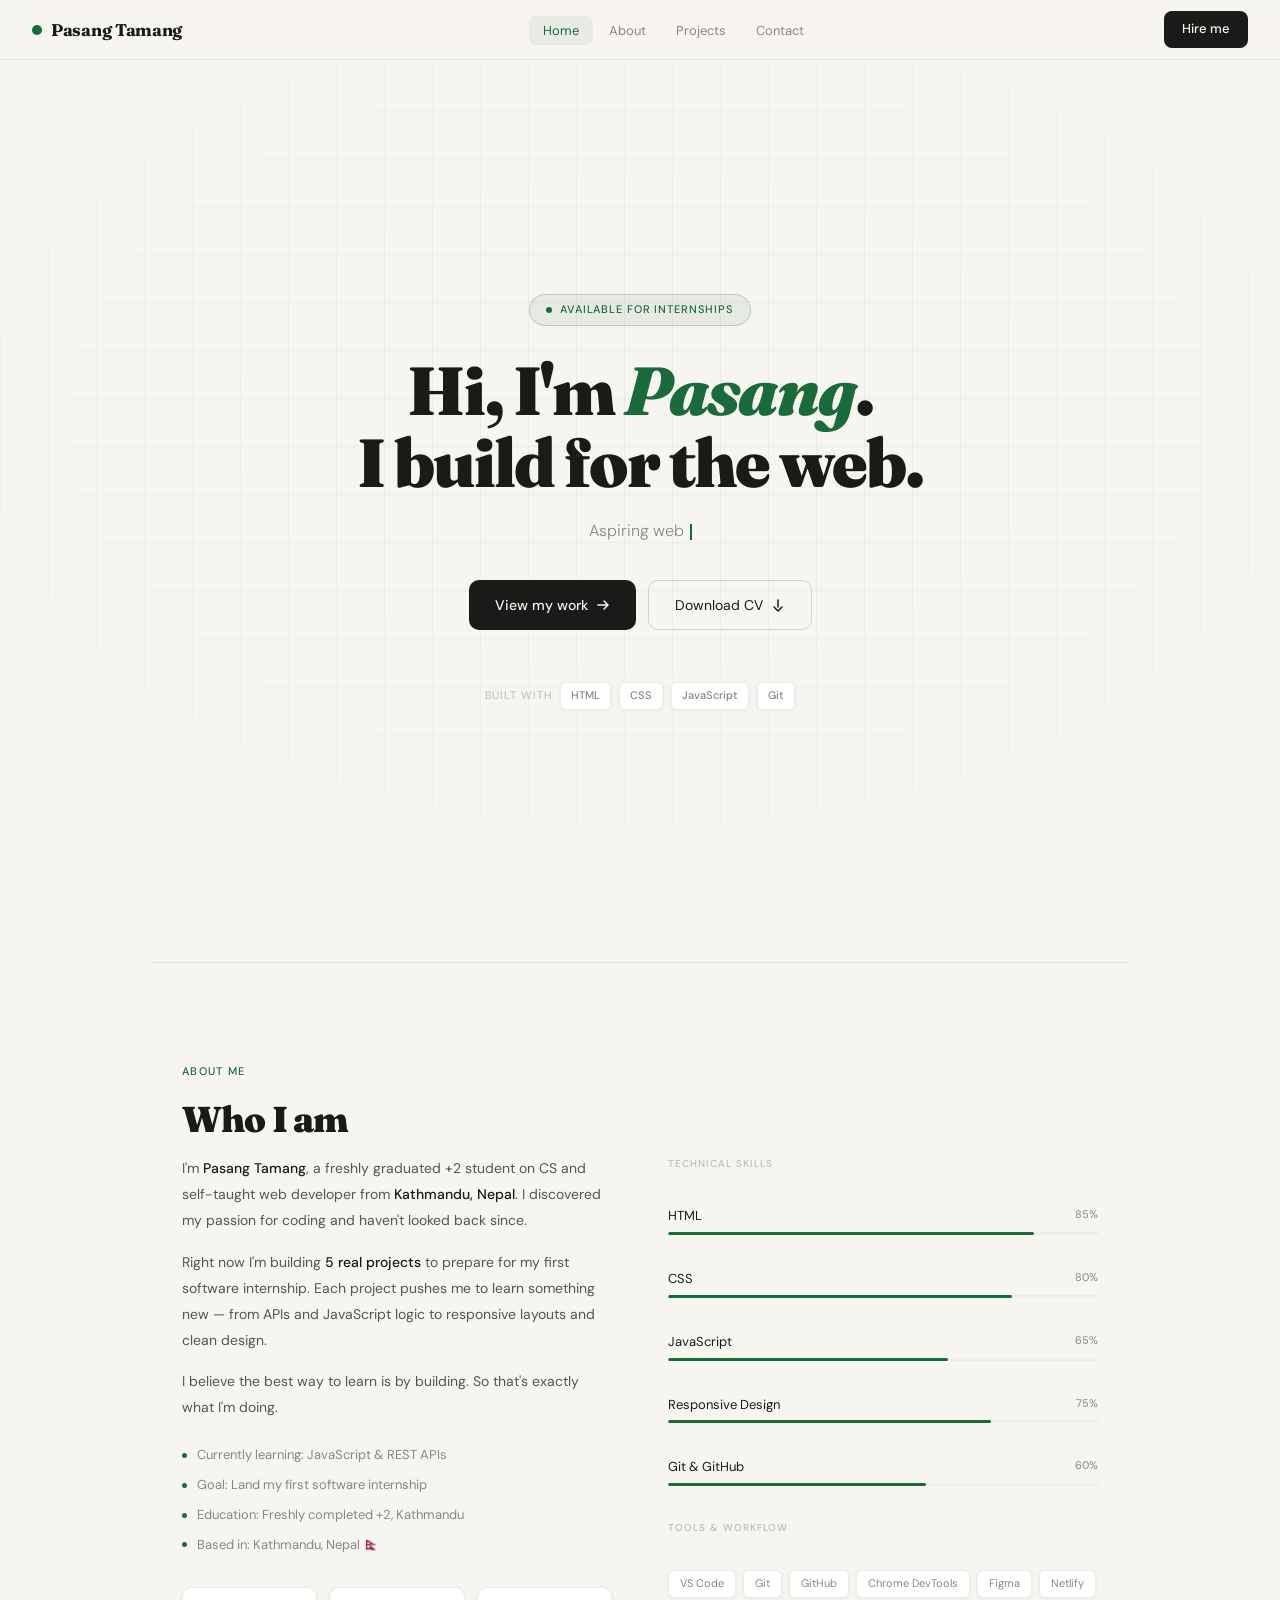
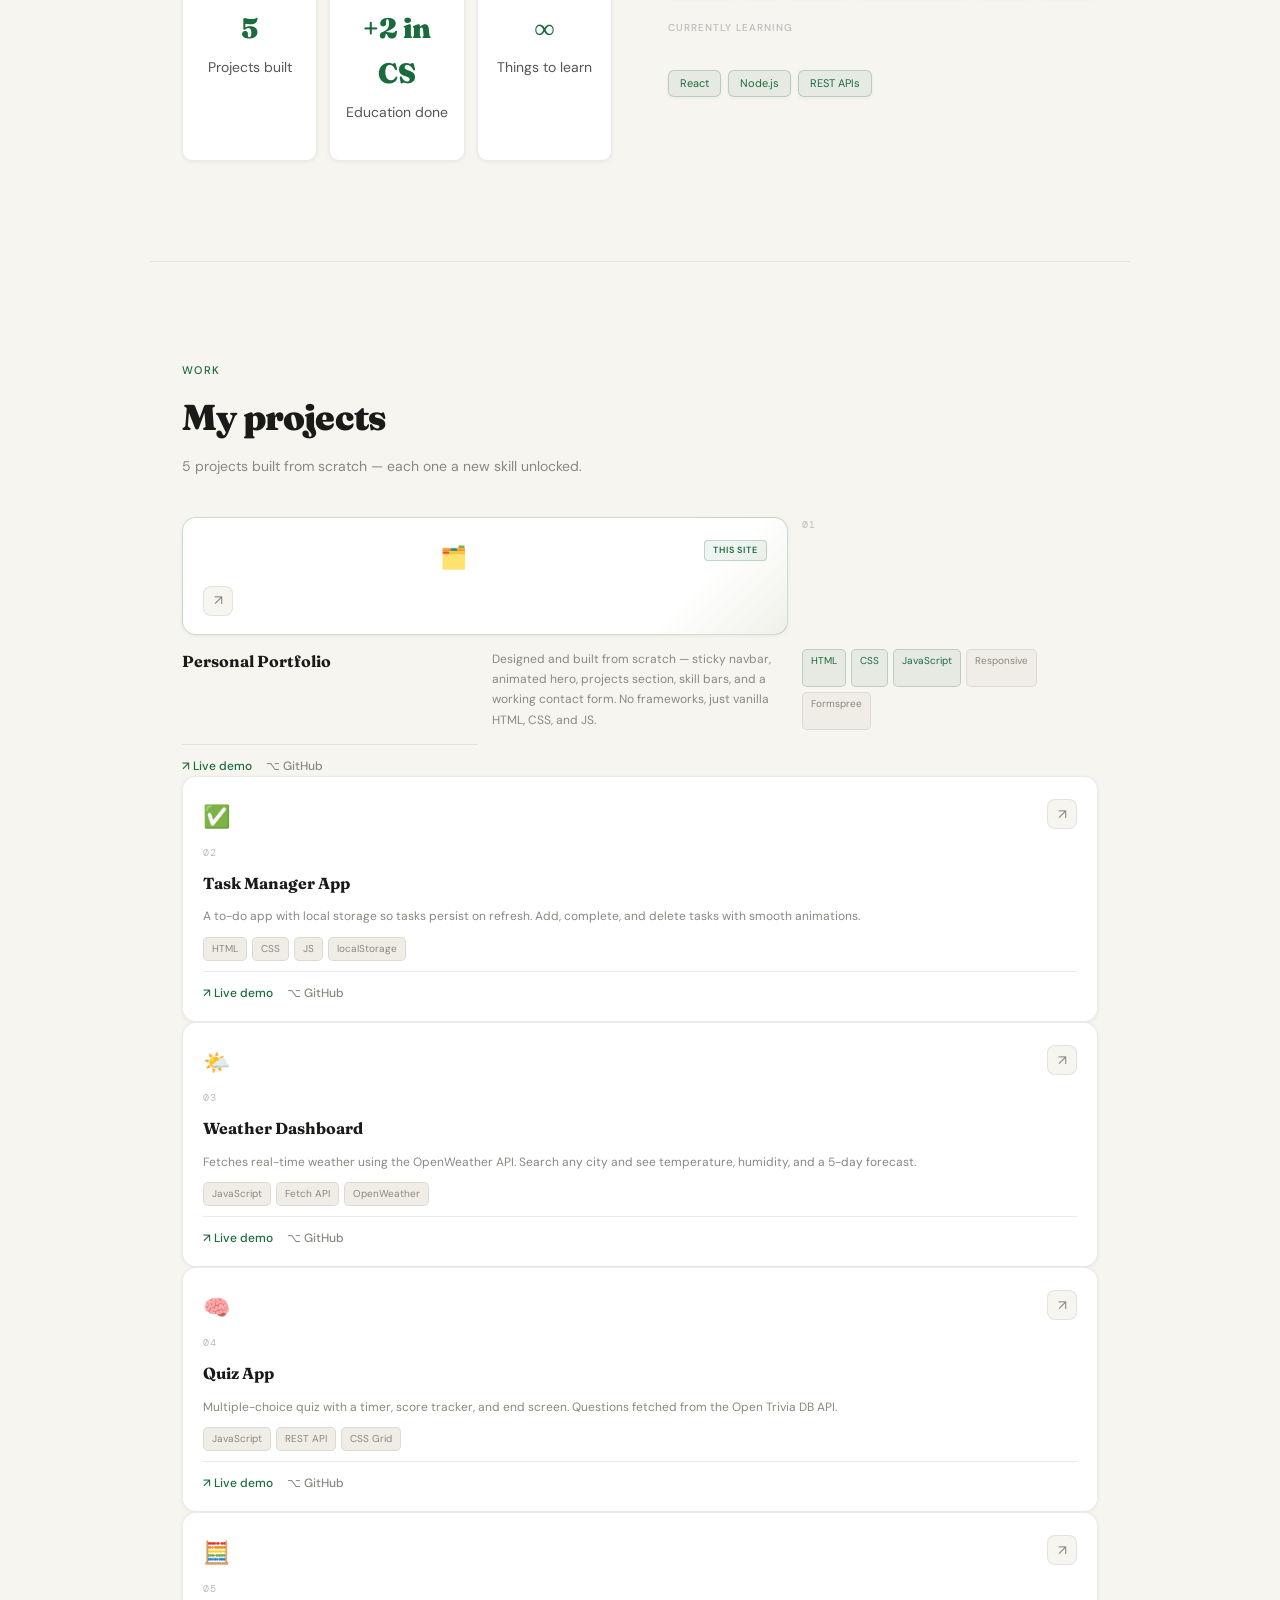
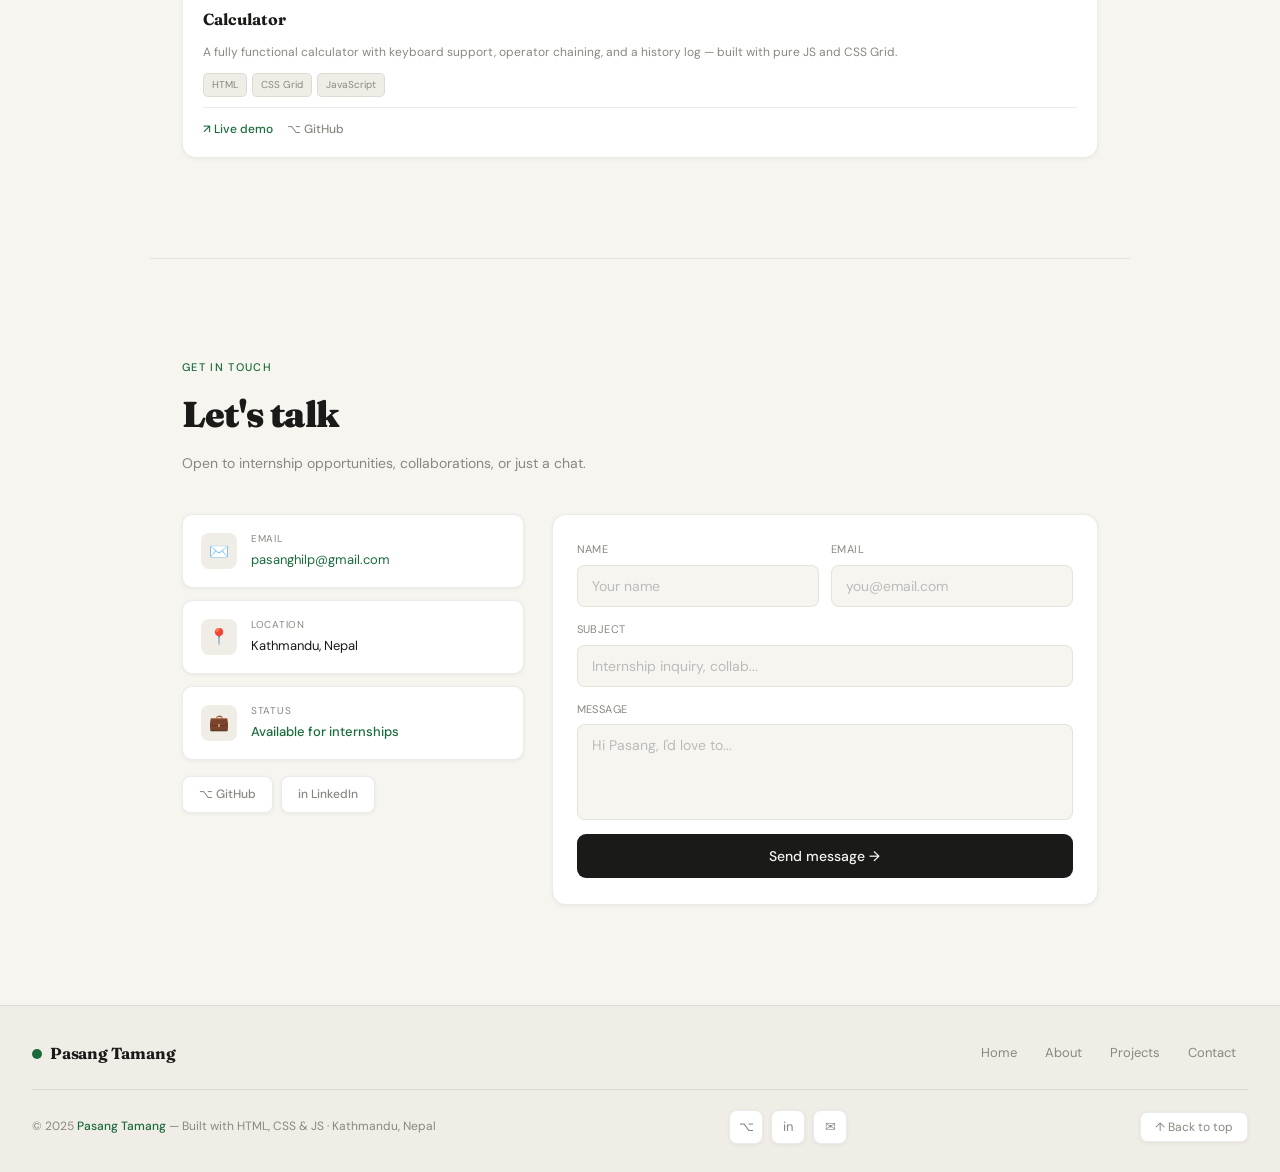
==== commit 8f98dd06: "add calculator links" ====
--- a/index.html
+++ b/index.html
@@ -259,7 +259,7 @@
       <div class="proj-card">
         <div class="card-top">
           <span class="proj-icon">🧮</span>
-          <a href="#" target="_blank" class="card-arrow">↗</a>
+          <a href="https://pasanghilp-art.github.io/calculator" target="_blank" class="card-arrow">↗</a>
         </div>
         <p class="proj-num">05</p>
         <h3 class="proj-title">Calculator</h3>
@@ -270,8 +270,8 @@
           <span class="tag">JavaScript</span>
         </div>
         <div class="card-links">
-          <a href="#" target="_blank" class="card-link primary">↗ Live demo</a>
-          <a href="#" target="_blank" class="card-link">⌥ GitHub</a>
+          <a href="https://pasanghilp-art.github.io/calculator" target="_blank" class="card-link primary">↗ Live demo</a>
+          <a href="https://github.com/pasanghilp-art/calculator" target="_blank" class="card-link">⌥ GitHub</a>
         </div>
       </div>
 
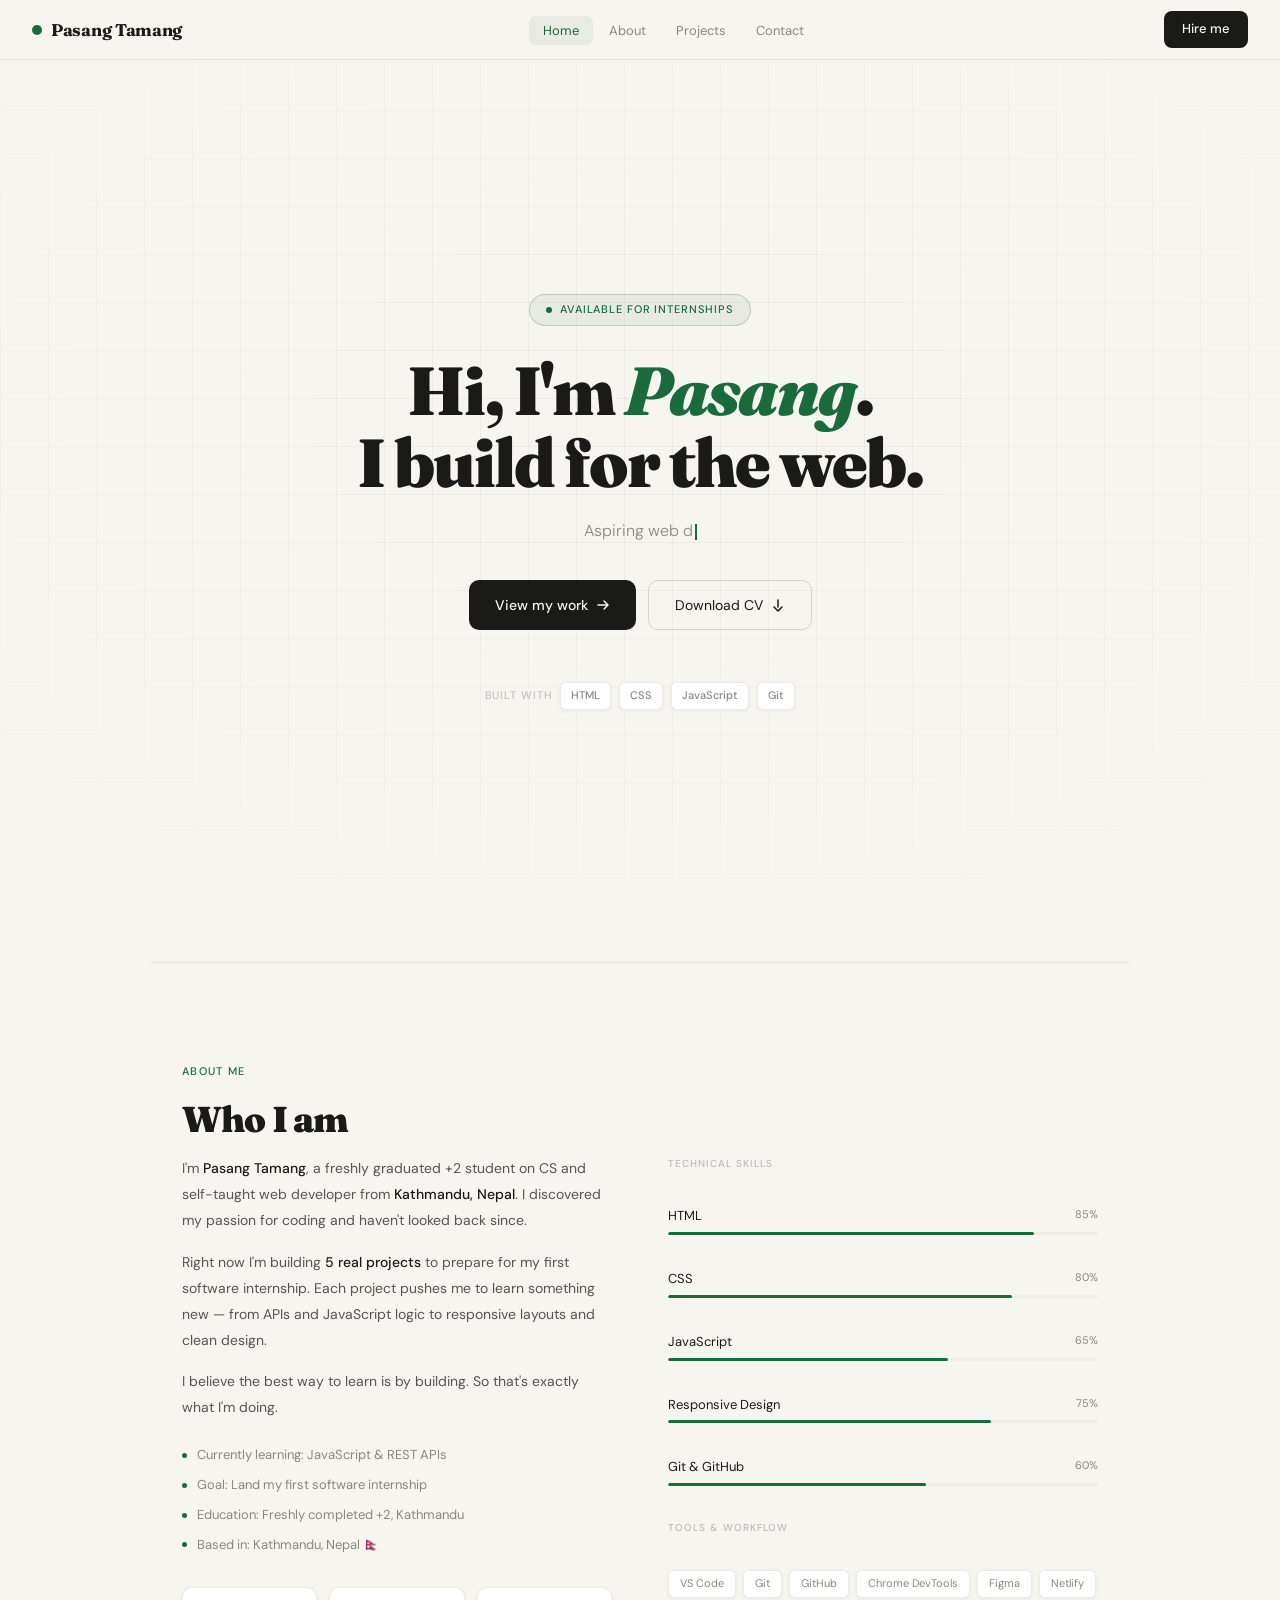
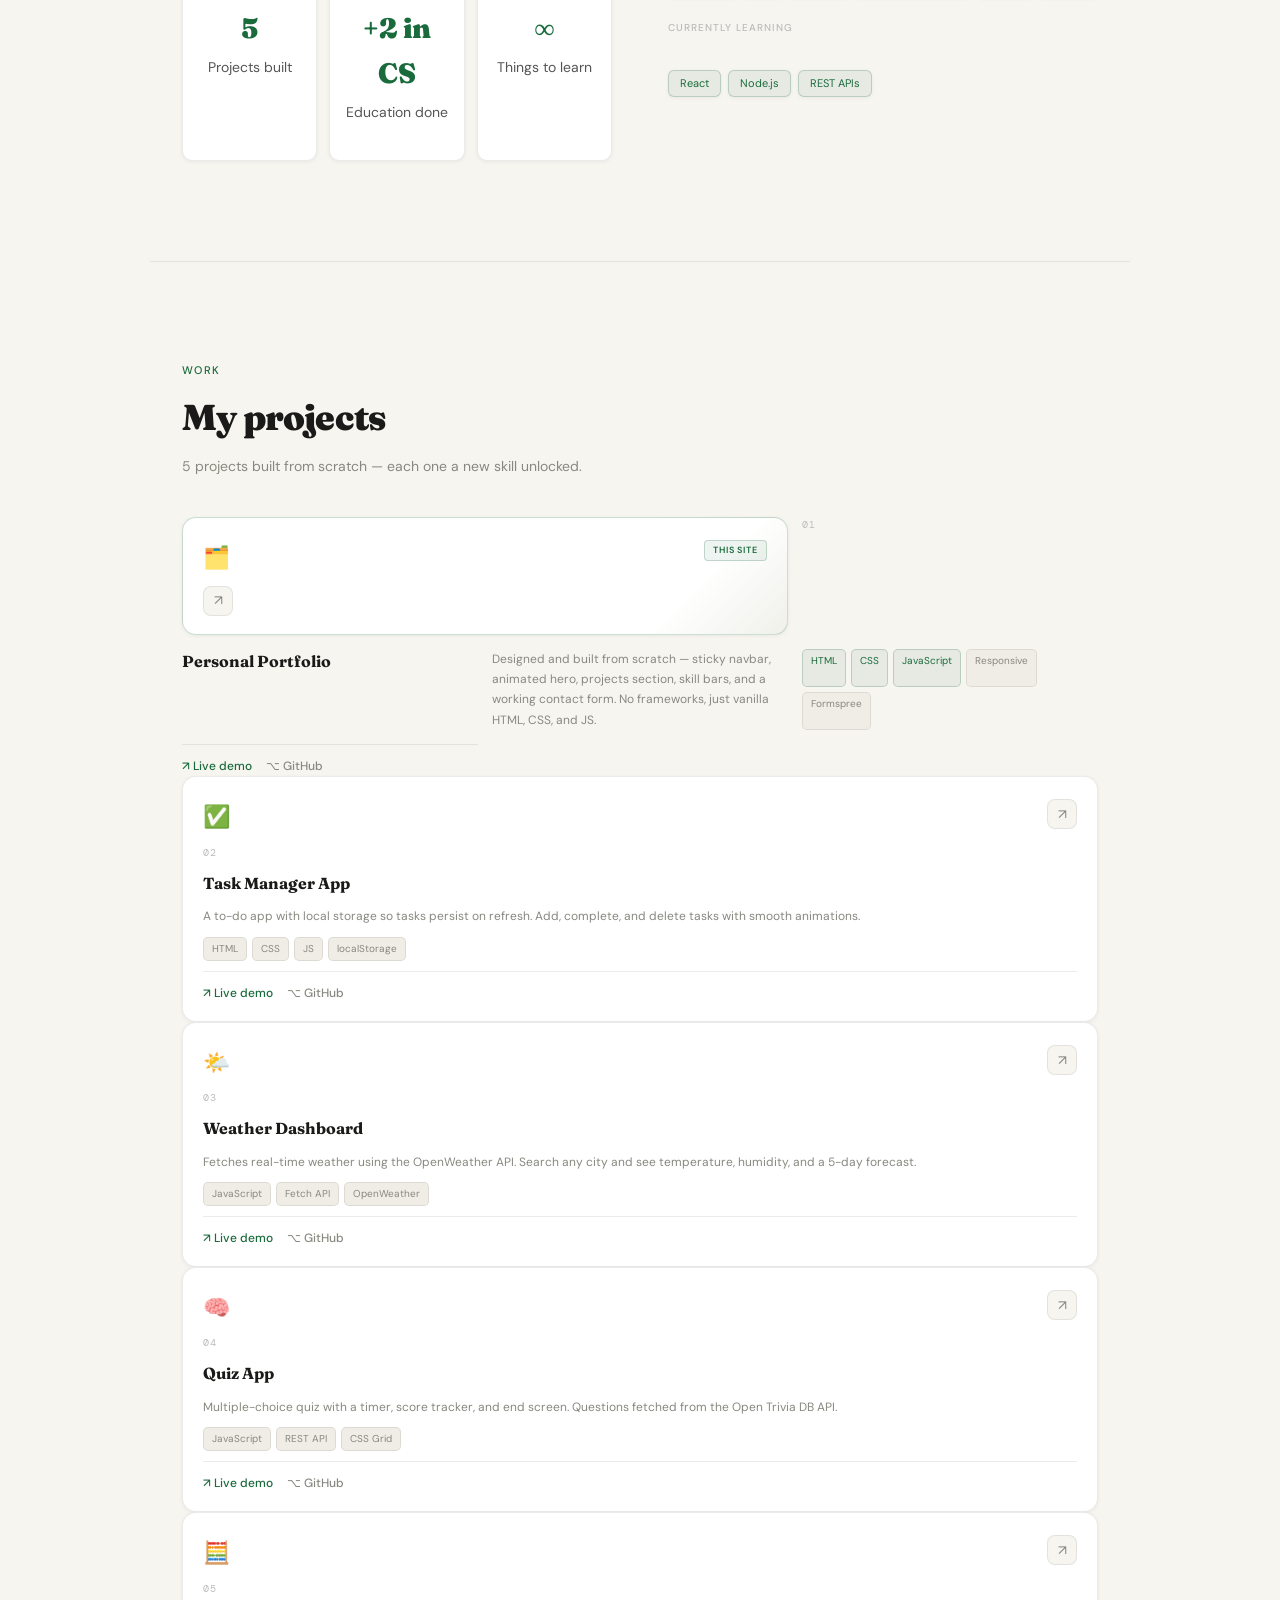
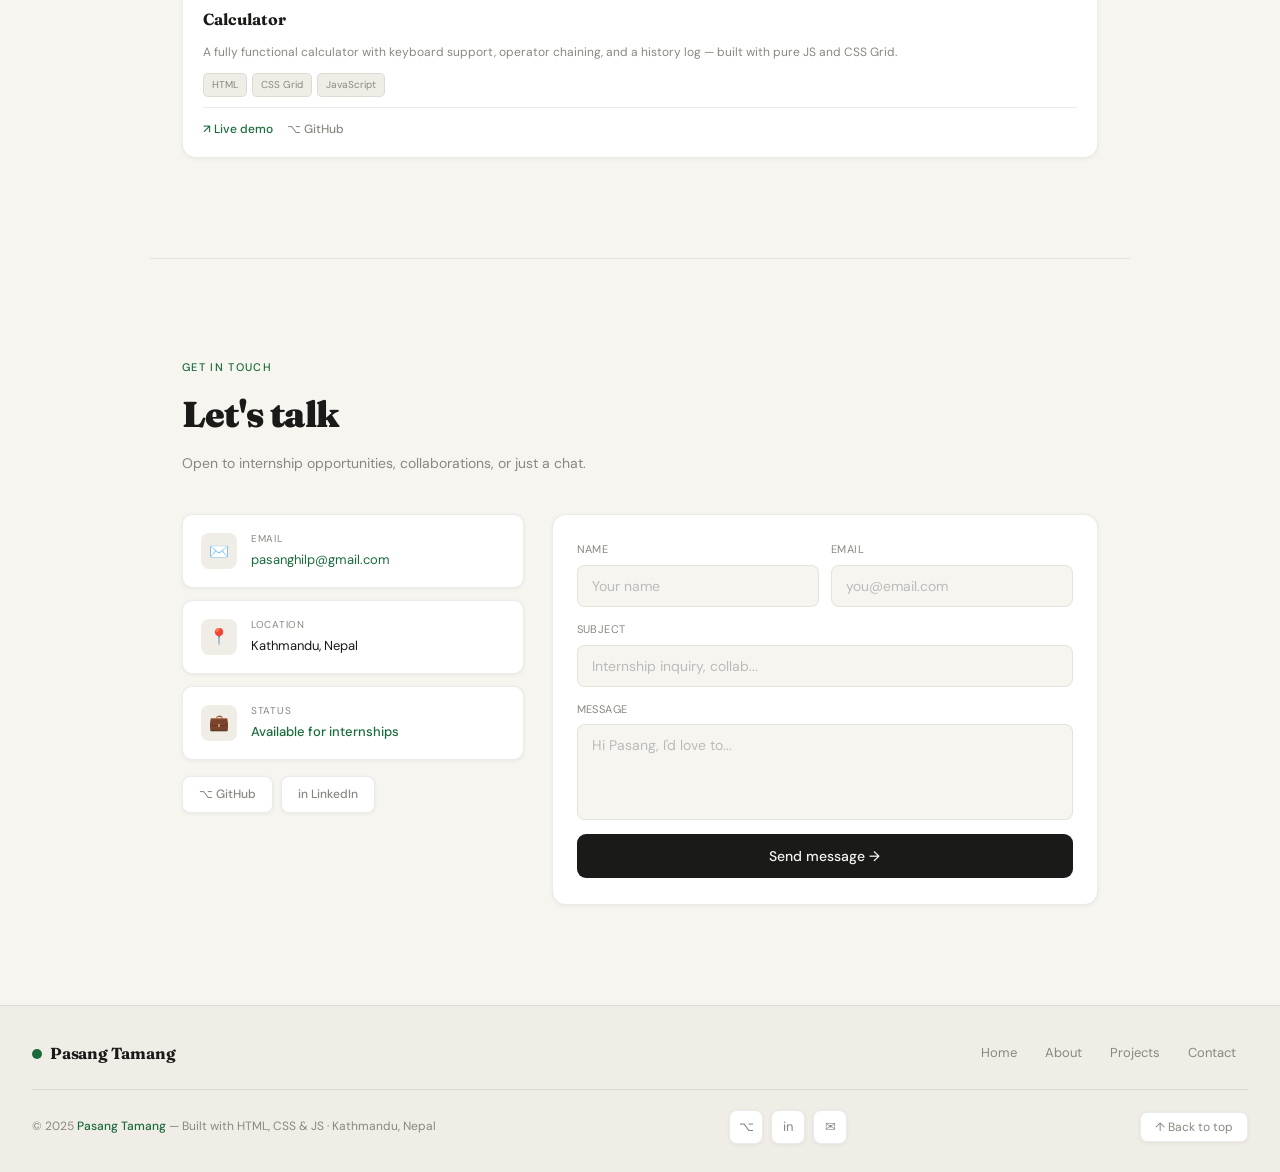
==== commit 051bf170: "fix portfolio card layout" ====
--- a/index.html
+++ b/index.html
@@ -176,11 +176,10 @@
 
       <div class="proj-card featured">
         <div class="card-top">
-          <div class="card-header"></div>
             <span class="proj-icon">🗂️</span>
             <span class="featured-badge">This site</span>
           </div>
-          <a href="#" target="_blank" class="card-arrow">↗</a>
+          <a href="https://pasanghilp-art.github.io" target="_blank" class="card-arrow">↗</a>
         </div>
         <p class="proj-num">01</p>
         <h3 class="proj-title">Personal Portfolio</h3>
@@ -193,15 +192,15 @@
           <span class="tag">Formspree</span>
         </div>
         <div class="card-links">
-          <a href="#" target="_blank" class="card-link primary">↗ Live demo</a>
-          <a href="https://github.com/pasanghilp-art/pasang-tamang-.git" target="_blank" class="card-link" rel="noopener noreferrer">⌥ GitHub</a>
+          <a href="https://pasanghilp-art.github.io" target="_blank" class="card-link primary">↗ Live demo</a>
+          <a href="https://github.com/pasanghilp-art/pasanghilp-art.github.io" target="_blank" class="card-link" rel="noopener noreferrer">⌥ GitHub</a>
         </div>
       </div>
 
       <div class="proj-card">
         <div class="card-top">
           <span class="proj-icon">✅</span>
-          <a href="#" target="_blank" class="card-arrow">↗</a>
+          <a href="https://pasanghilp-art.github.io/task-manager" target="_blank" class="card-arrow">↗</a>
         </div>
         <p class="proj-num">02</p>
         <h3 class="proj-title">Task Manager App</h3>
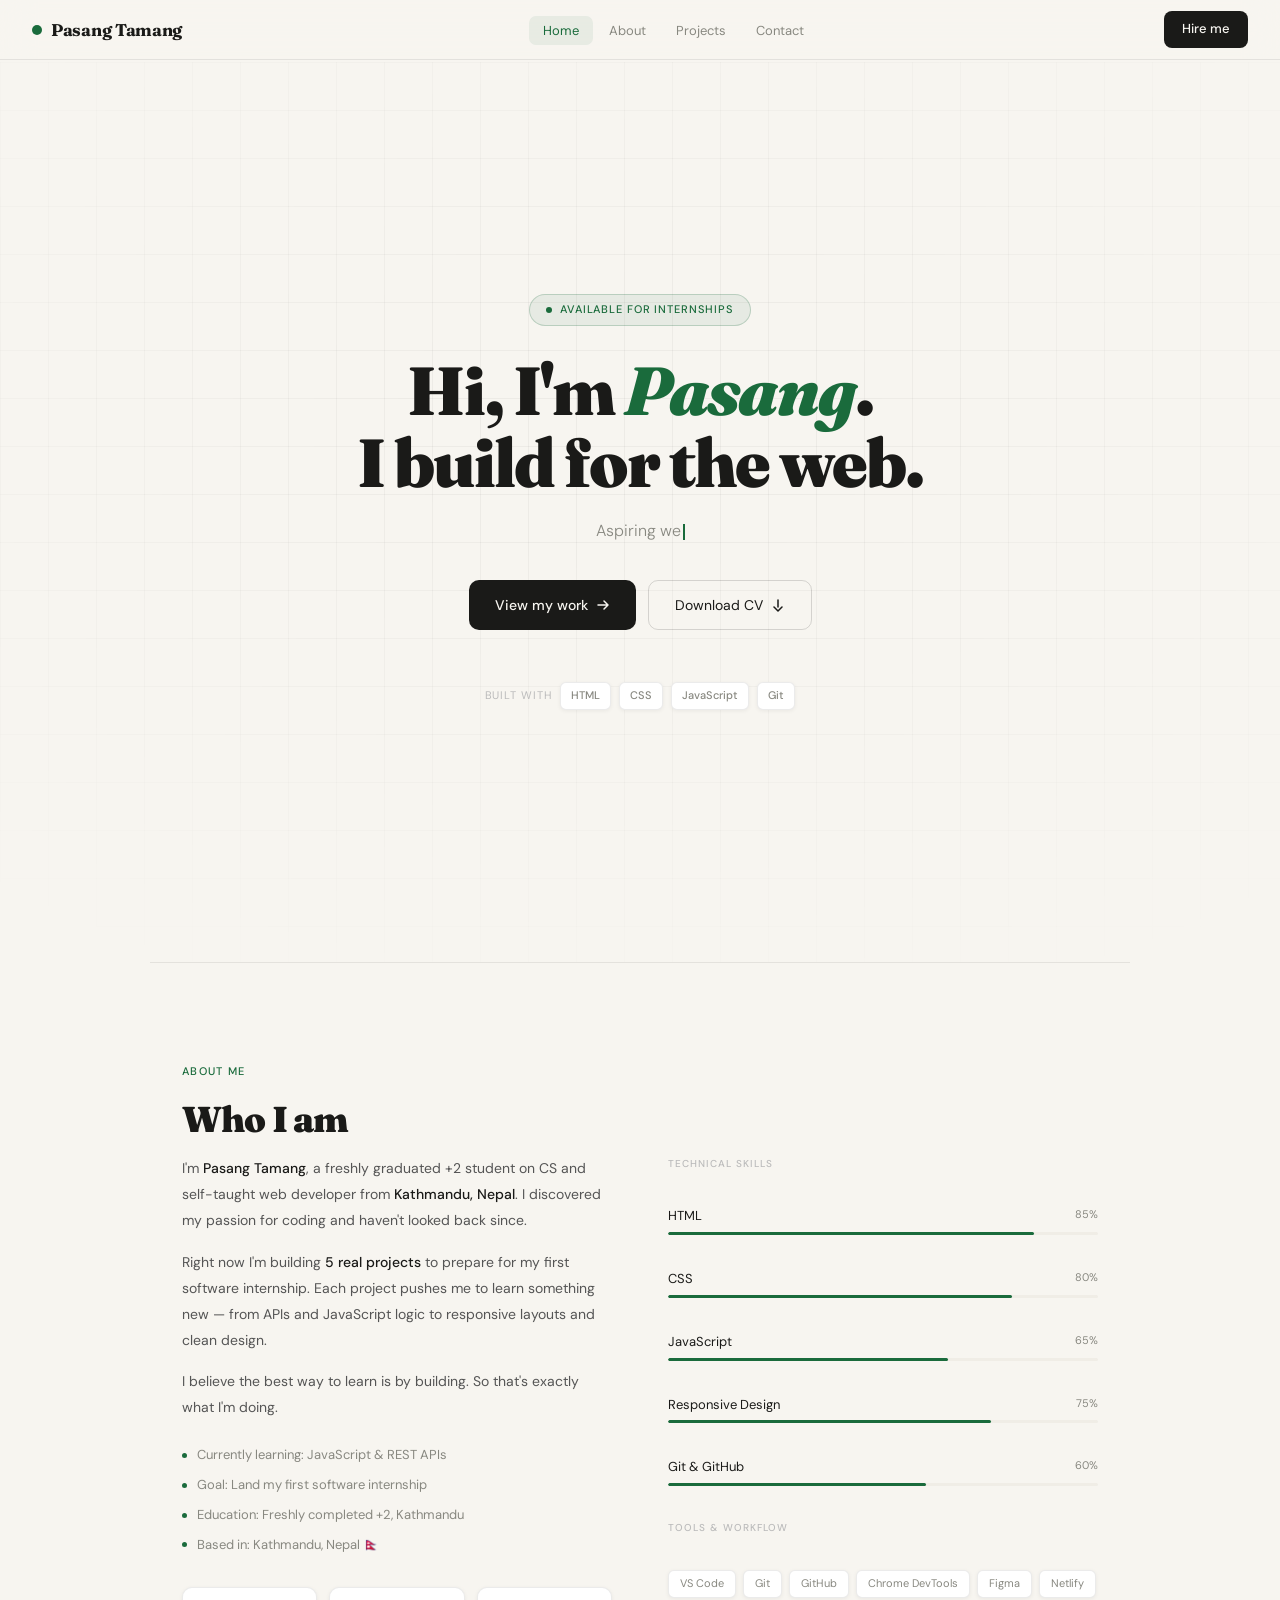
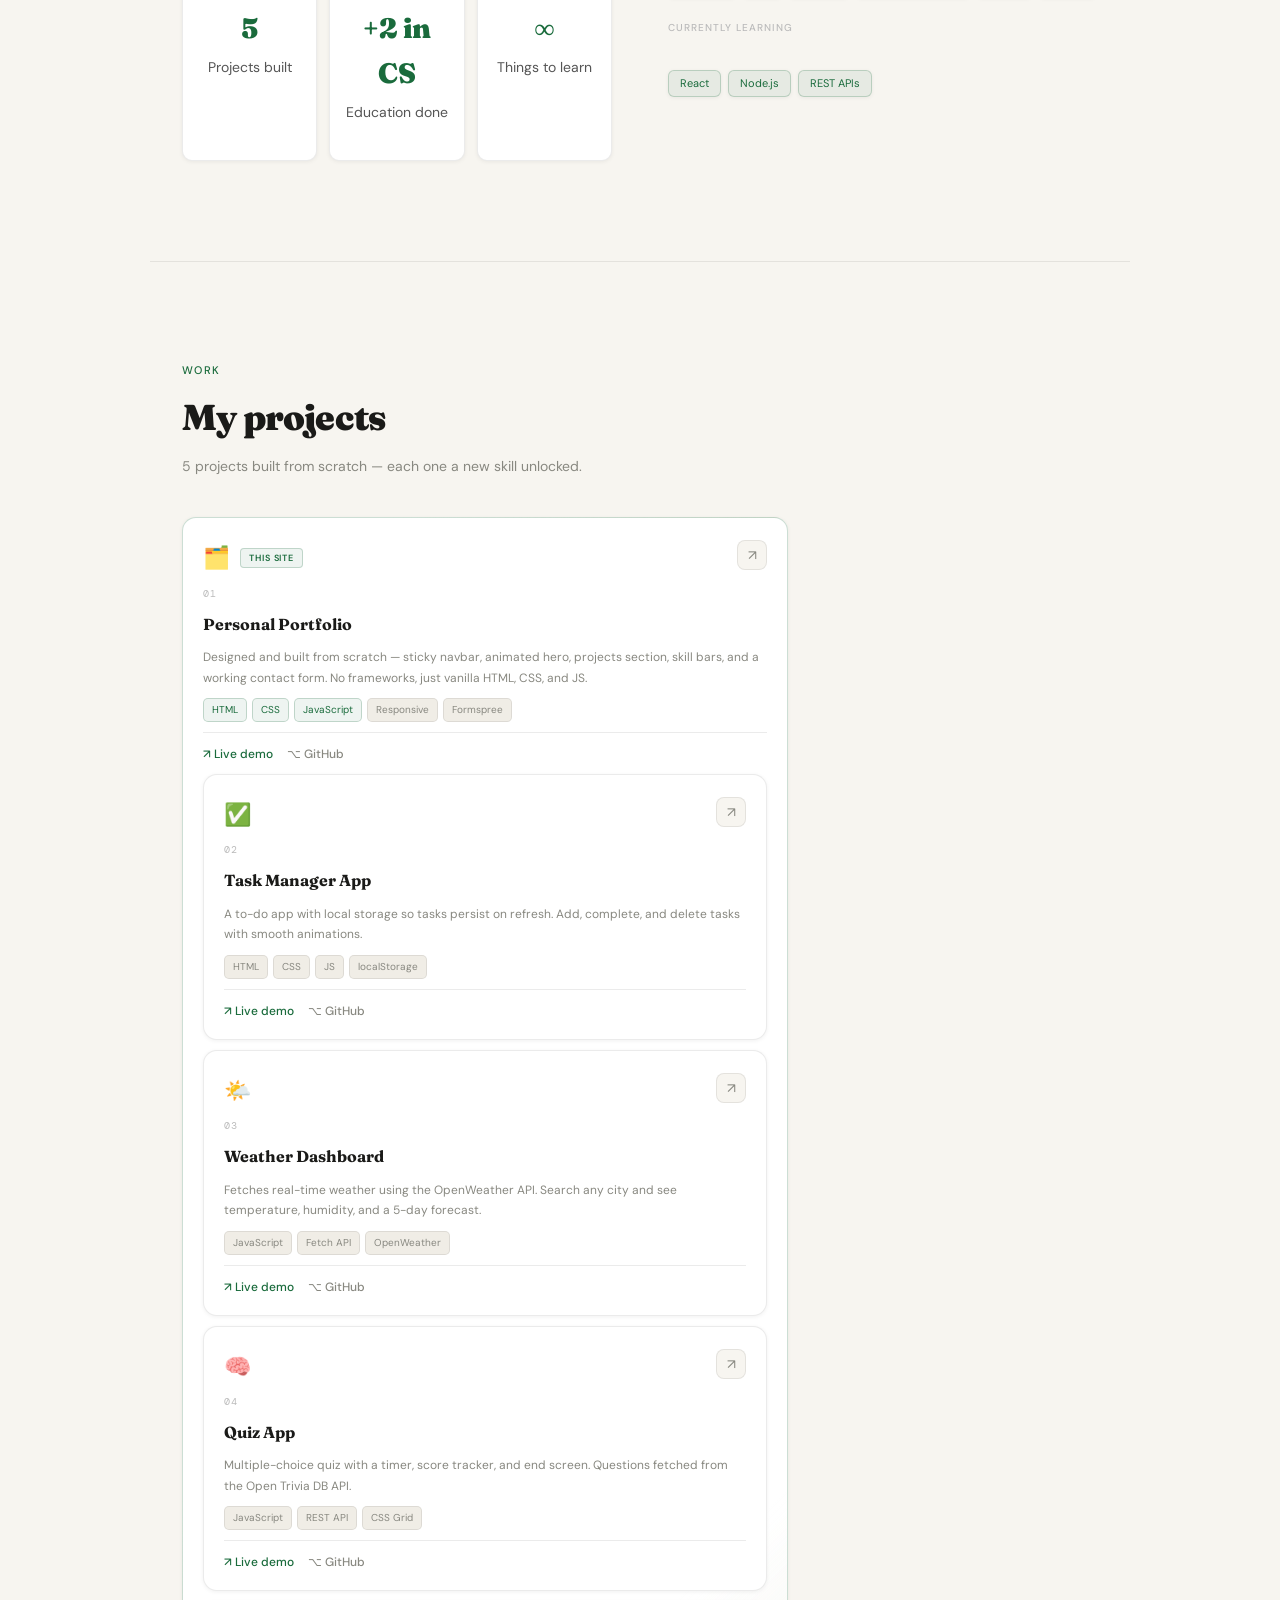
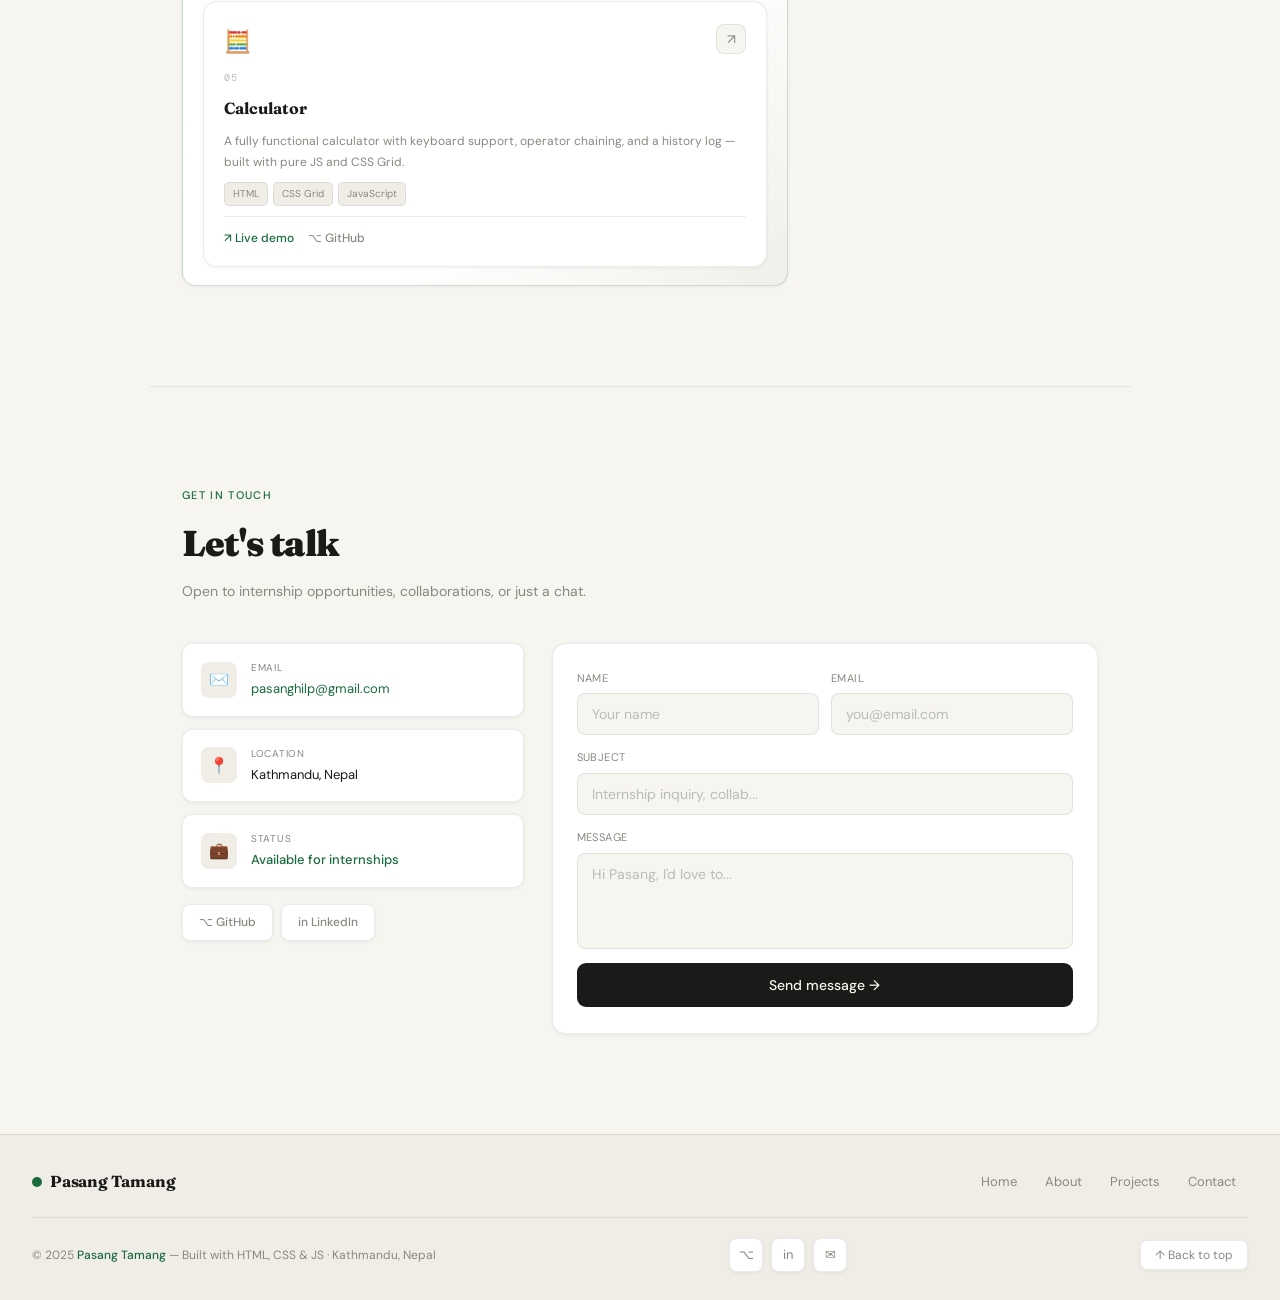
==== commit 346df7e2: "fix card structure" ====
--- a/index.html
+++ b/index.html
@@ -175,29 +175,28 @@
     <div class="proj-grid">
 
       <div class="proj-card featured">
-        <div class="card-top">
-            <span class="proj-icon">🗂️</span>
-            <span class="featured-badge">This site</span>
-          </div>
-          <a href="https://pasanghilp-art.github.io" target="_blank" class="card-arrow">↗</a>
-        </div>
-        <p class="proj-num">01</p>
-        <h3 class="proj-title">Personal Portfolio</h3>
-        <p class="proj-desc">Designed and built from scratch — sticky navbar, animated hero, projects section, skill bars, and a working contact form. No frameworks, just vanilla HTML, CSS, and JS.</p>
-        <div class="tag-row">
-          <span class="tag tag-accent">HTML</span>
-          <span class="tag tag-accent">CSS</span>
-          <span class="tag tag-accent">JavaScript</span>
-          <span class="tag">Responsive</span>
-          <span class="tag">Formspree</span>
-        </div>
-        <div class="card-links">
-          <a href="https://pasanghilp-art.github.io" target="_blank" class="card-link primary">↗ Live demo</a>
-          <a href="https://github.com/pasanghilp-art/pasanghilp-art.github.io" target="_blank" class="card-link" rel="noopener noreferrer">⌥ GitHub</a>
-        </div>
-      </div>
-
-      <div class="proj-card">
+  <div class="card-top">
+    <div style="display:flex;align-items:center;gap:10px">
+      <span class="proj-icon">🗂️</span>
+      <span class="featured-badge">This site</span>
+    </div>
+    <a href="https://pasanghilp-art.github.io" target="_blank" class="card-arrow">↗</a>
+  </div>
+  <p class="proj-num">01</p>
+  <h3 class="proj-title">Personal Portfolio</h3>
+  <p class="proj-desc">Designed and built from scratch — sticky navbar, animated hero, projects section, skill bars, and a working contact form. No frameworks, just vanilla HTML, CSS, and JS.</p>
+  <div class="tag-row">
+    <span class="tag tag-accent">HTML</span>
+    <span class="tag tag-accent">CSS</span>
+    <span class="tag tag-accent">JavaScript</span>
+    <span class="tag">Responsive</span>
+    <span class="tag">Formspree</span>
+  </div>
+  <div class="card-links">
+    <a href="https://pasanghilp-art.github.io" target="_blank" class="card-link primary">↗ Live demo</a>
+    <a href="https://github.com/pasanghilp-art/pasanghilp-art.github.io" target="_blank" class="card-link">⌥ GitHub</a>
+  </div>
+  <div class="proj-card">
         <div class="card-top">
           <span class="proj-icon">✅</span>
           <a href="https://pasanghilp-art.github.io/task-manager" target="_blank" class="card-arrow">↗</a>
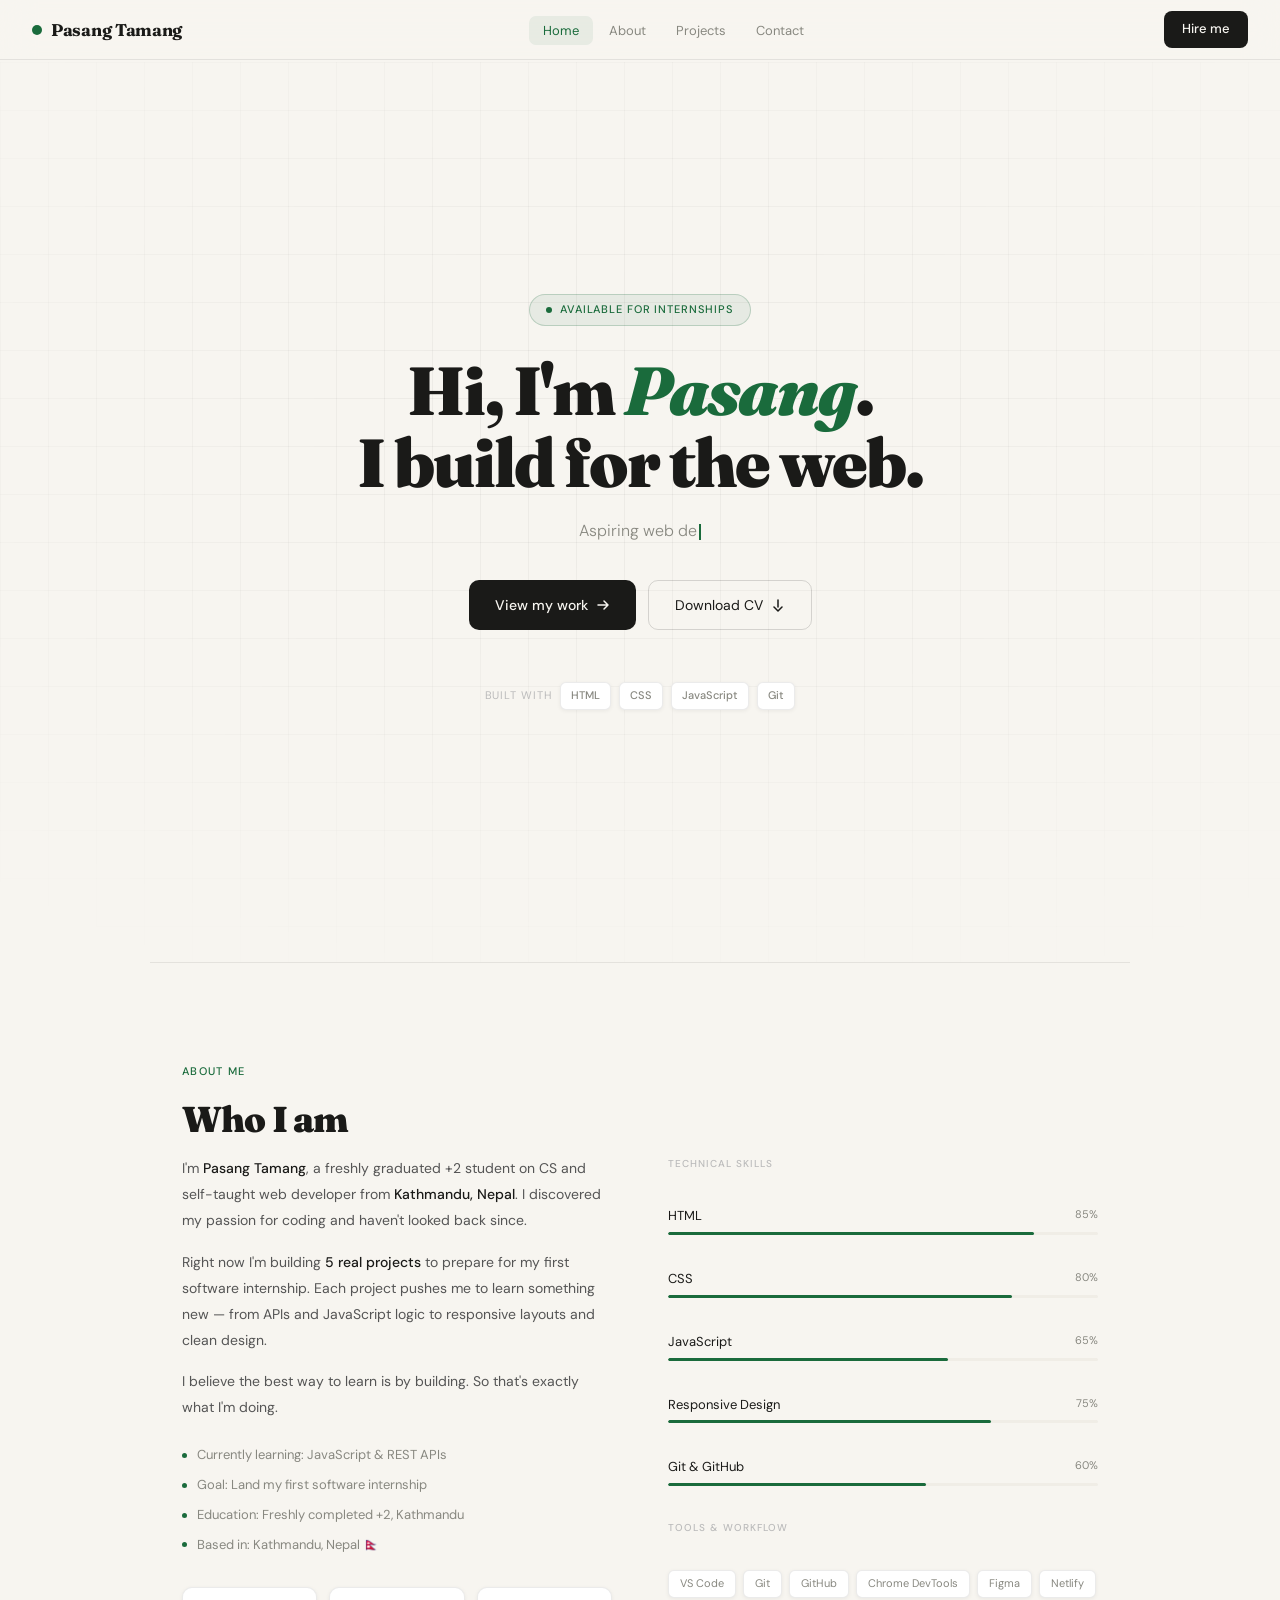
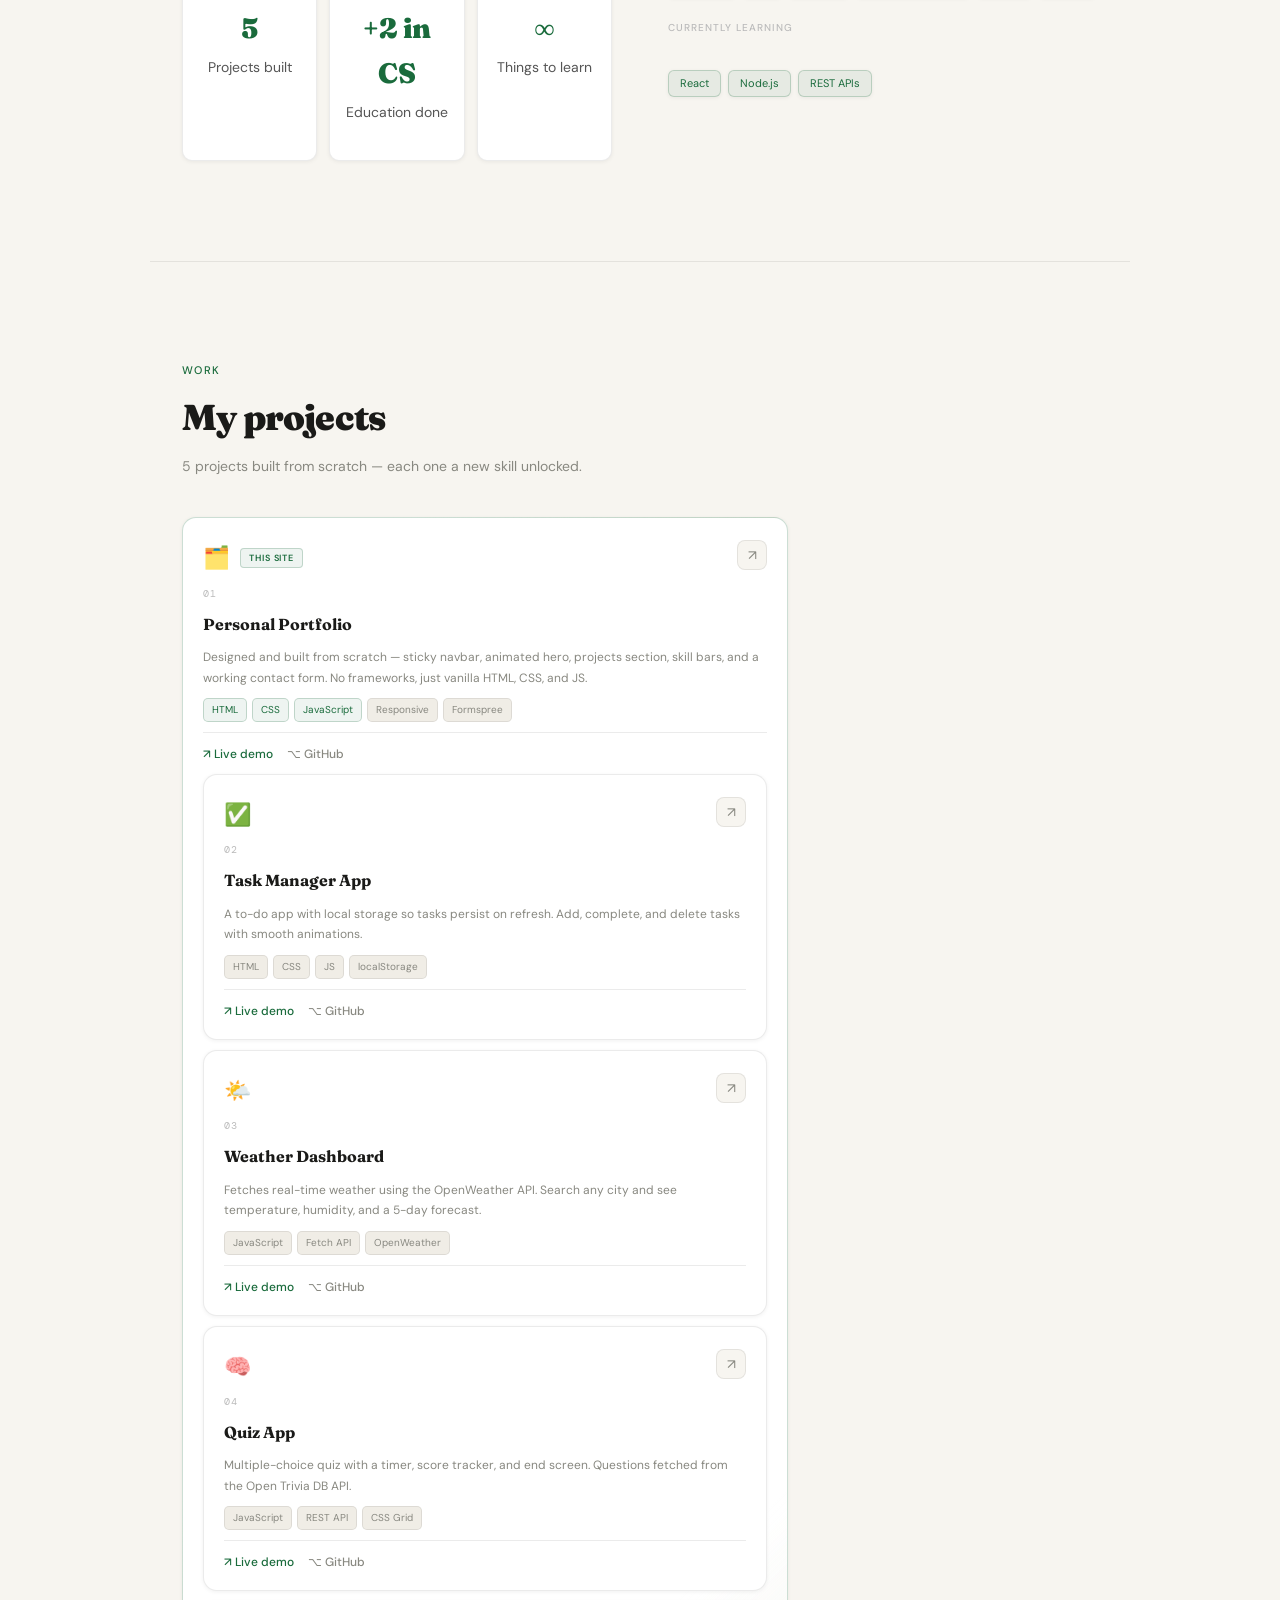
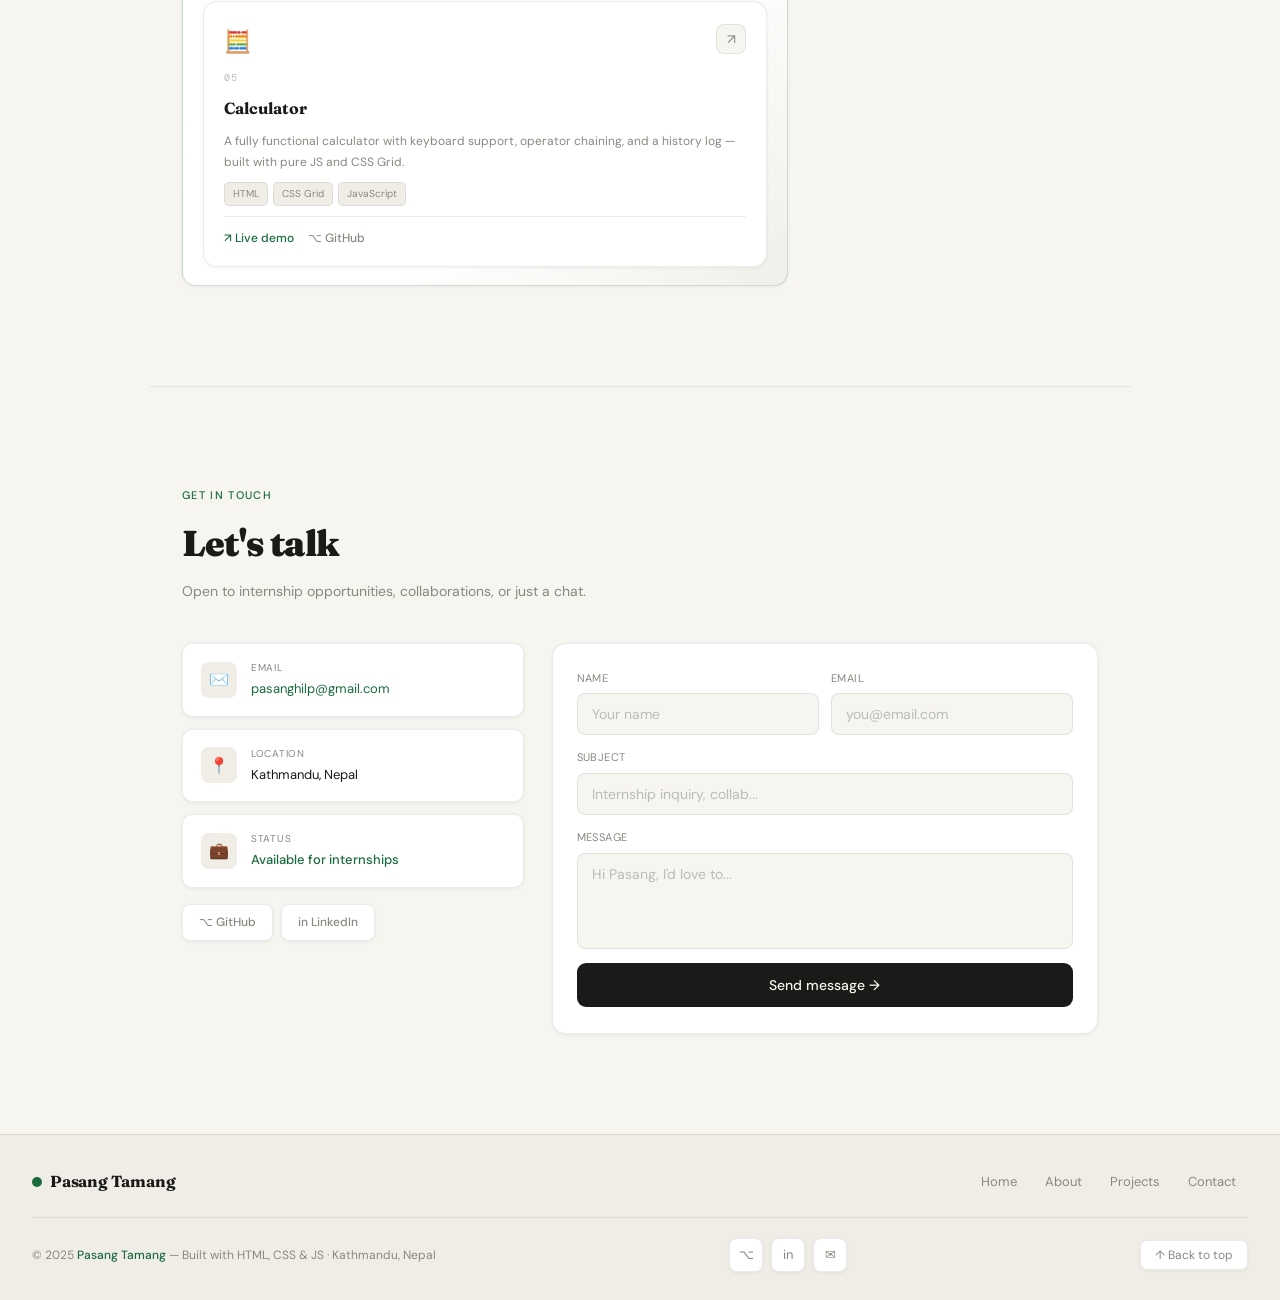
==== commit f4847c36: "fix featured card structure" ====
--- a/index.html
+++ b/index.html
@@ -175,13 +175,13 @@
     <div class="proj-grid">
 
       <div class="proj-card featured">
-  <div class="card-top">
-    <div style="display:flex;align-items:center;gap:10px">
-      <span class="proj-icon">🗂️</span>
-      <span class="featured-badge">This site</span>
-    </div>
-    <a href="https://pasanghilp-art.github.io" target="_blank" class="card-arrow">↗</a>
-  </div>
+        <div class="card-top">
+        <div style="display:flex;align-items:center;gap:10px">
+          <span class="proj-icon">🗂️</span>
+          <span class="featured-badge">This site</span>
+        </div>
+        <a href="https://pasanghilp-art.github.io" target="_blank" class="card-arrow">↗</a>
+      </div>
   <p class="proj-num">01</p>
   <h3 class="proj-title">Personal Portfolio</h3>
   <p class="proj-desc">Designed and built from scratch — sticky navbar, animated hero, projects section, skill bars, and a working contact form. No frameworks, just vanilla HTML, CSS, and JS.</p>
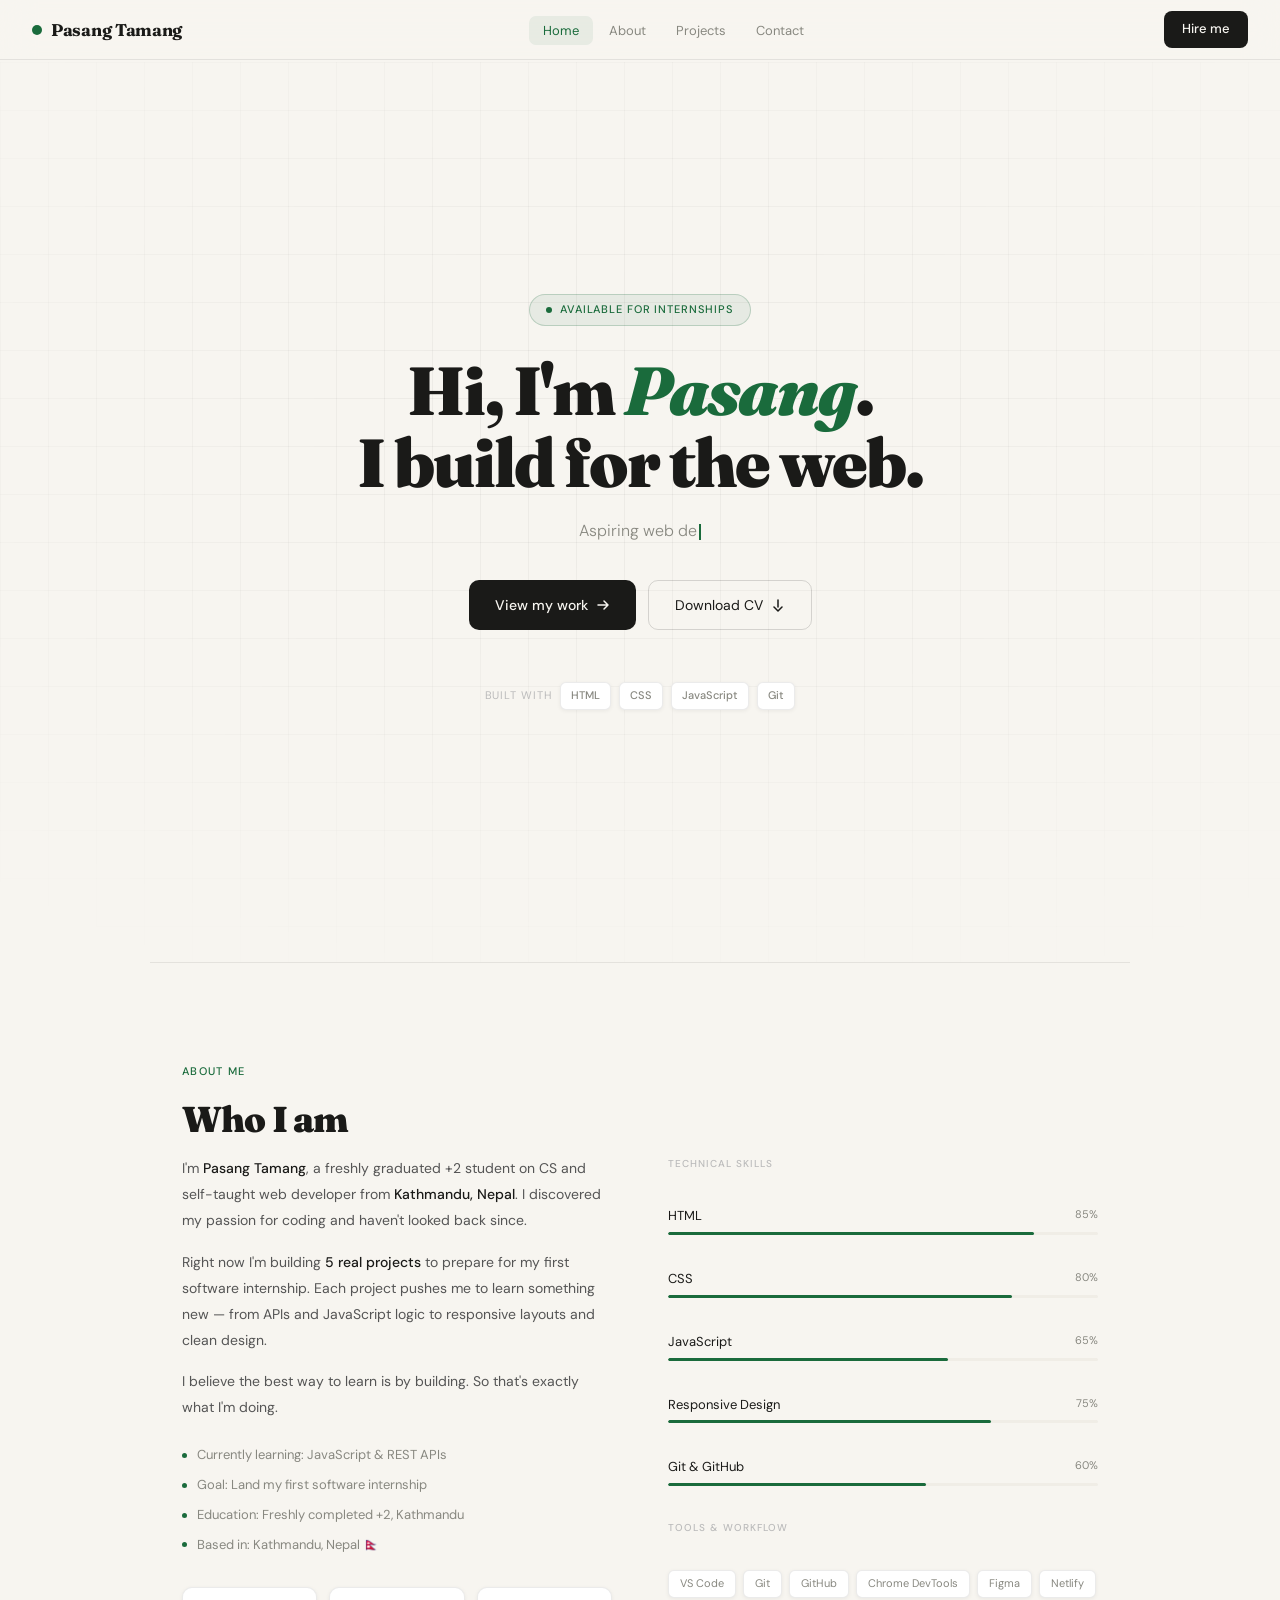
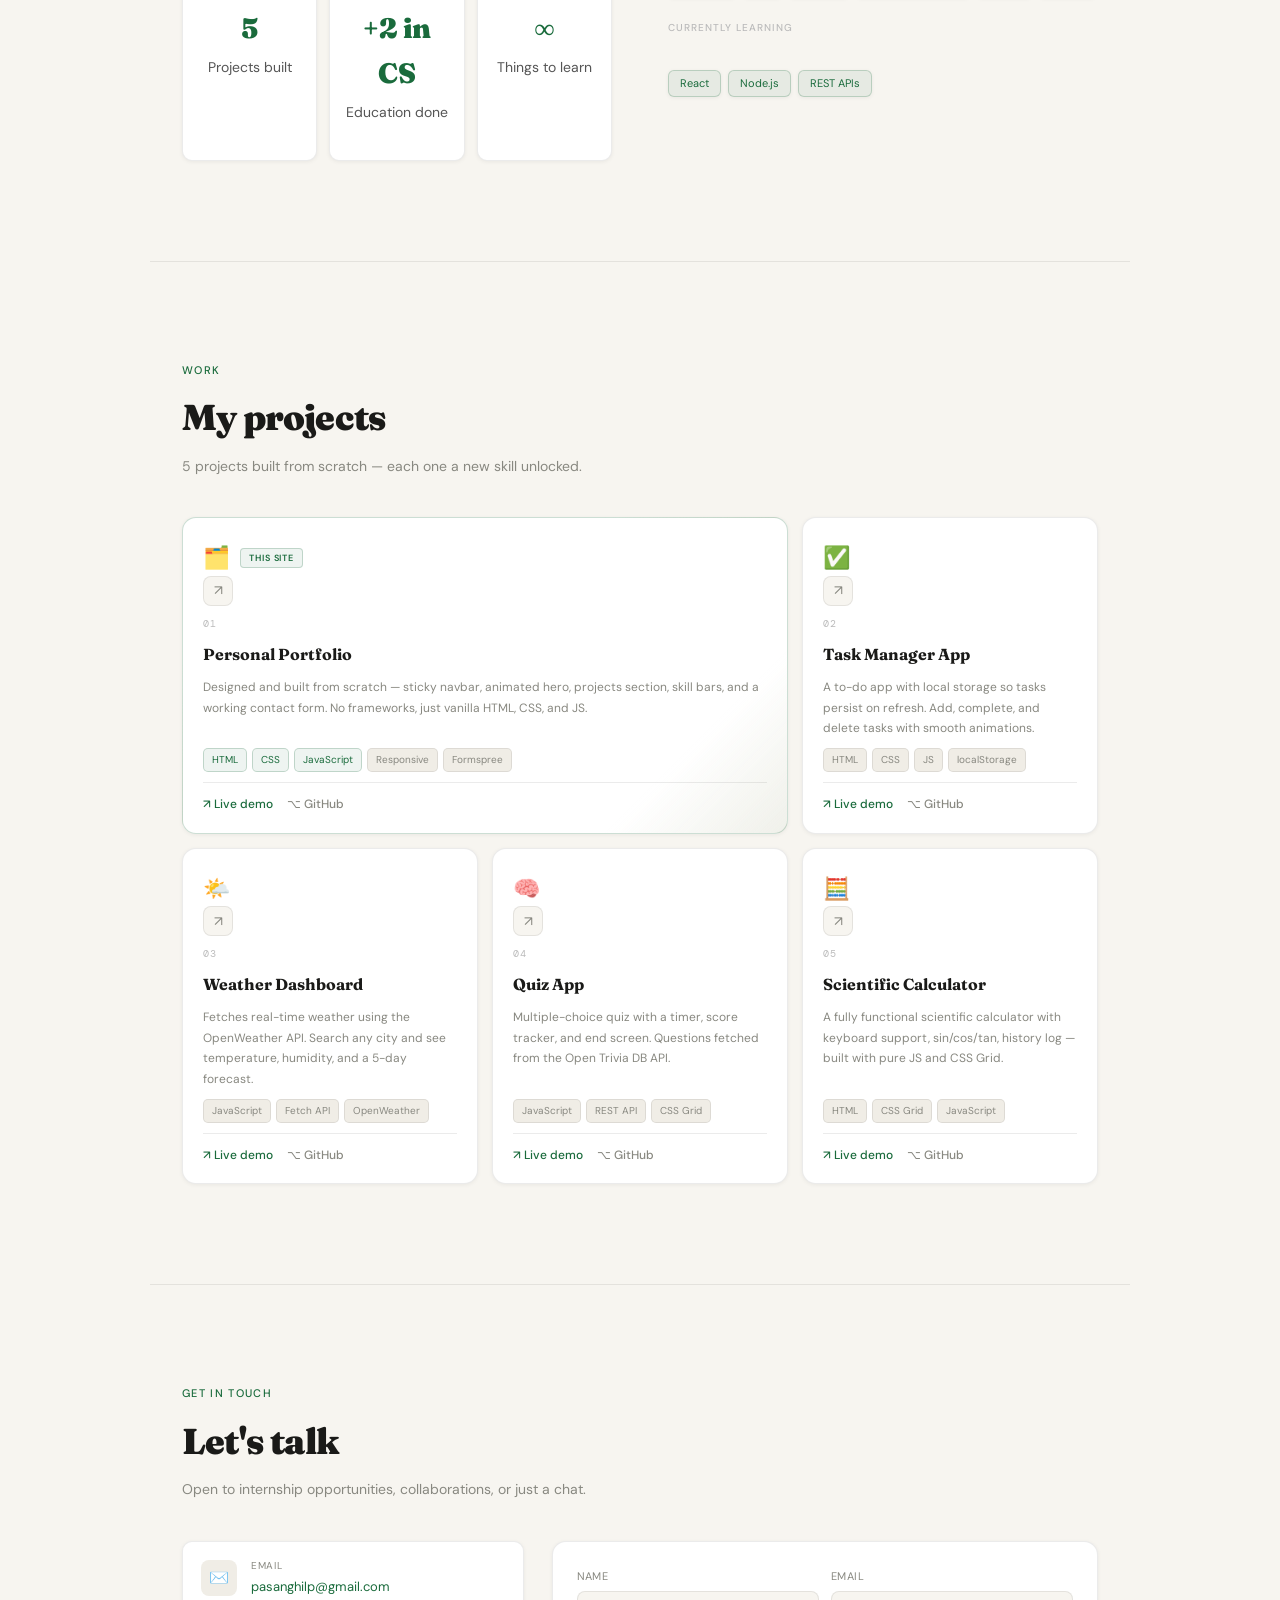
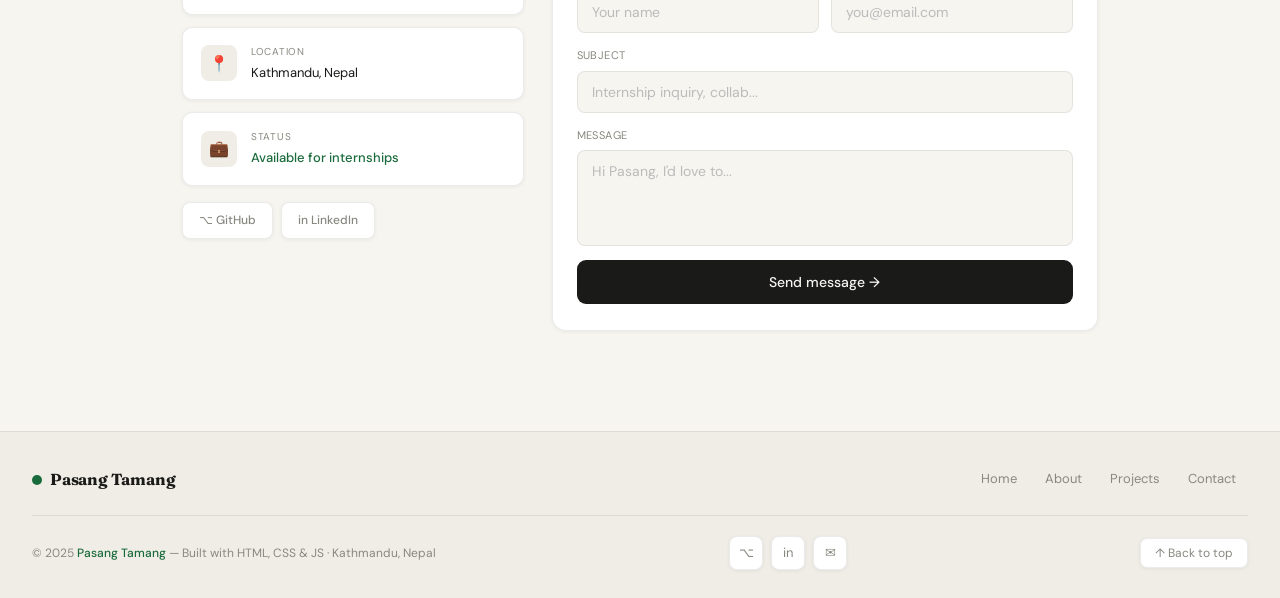
==== commit 331b3bb4: "fix project cards" ====
--- a/index.html
+++ b/index.html
@@ -46,23 +46,18 @@
   <!-- ─── HERO ─── -->
   <section id="home" class="hero">
     <div class="hero-grid"></div>
-
     <div class="hero-body">
       <div class="hero-inner">
-
         <div class="badge">
           <span class="badge-dot"></span>
           Available for internships
         </div>
-
         <h1 class="hero-heading">
           Hi, I'm <em>Pasang</em>.<br>I build for the web.
         </h1>
-
         <p class="hero-typed">
           <span id="typed-text"></span><span class="cursor"></span>
         </p>
-
         <div class="hero-btns">
           <a href="#projects" class="btn-primary">
             View my work
@@ -73,7 +68,6 @@
             <svg width="14" height="14" viewBox="0 0 14 14" fill="none"><path d="M7 2v7M3 9l4 4 4-4" stroke="currentColor" stroke-width="1.5" stroke-linecap="round" stroke-linejoin="round"/></svg>
           </a>
         </div>
-
         <div class="tech-row">
           <span class="tech-label">Built with</span>
           <span class="tech-chip">HTML</span>
@@ -81,7 +75,6 @@
           <span class="tech-chip">JavaScript</span>
           <span class="tech-chip">Git</span>
         </div>
-
       </div>
     </div>
   </section>
@@ -90,21 +83,17 @@
   <section id="about" class="about">
     <p class="sec-label">About me</p>
     <h2 class="sec-heading">Who I am</h2>
-
     <div class="about-layout">
-
       <div class="about-bio">
         <p>I'm <strong>Pasang Tamang</strong>, a freshly graduated +2 student on CS and self-taught web developer from <strong>Kathmandu, Nepal</strong>. I discovered my passion for coding and haven't looked back since.</p>
         <p>Right now I'm building <strong>5 real projects</strong> to prepare for my first software internship. Each project pushes me to learn something new — from APIs and JavaScript logic to responsive layouts and clean design.</p>
         <p>I believe the best way to learn is by building. So that's exactly what I'm doing.</p>
-
         <div class="facts">
           <div class="fact"><span class="fact-dot"></span>Currently learning: JavaScript & REST APIs</div>
           <div class="fact"><span class="fact-dot"></span>Goal: Land my first software internship</div>
           <div class="fact"><span class="fact-dot"></span>Education: Freshly completed +2, Kathmandu</div>
           <div class="fact"><span class="fact-dot"></span>Based in: Kathmandu, Nepal 🇳🇵</div>
         </div>
-
         <div class="stats-row">
           <div class="stat-card">
             <span class="stat-num">5</span>
@@ -120,10 +109,8 @@
           </div>
         </div>
       </div>
-
       <div class="about-skills">
         <p class="skill-group-title">Technical skills</p>
-
         <div class="skill-item">
           <div class="skill-row"><span class="skill-name">HTML</span><span class="skill-pct">85%</span></div>
           <div class="skill-bar"><div class="skill-fill" data-width="85"></div></div>
@@ -144,7 +131,6 @@
           <div class="skill-row"><span class="skill-name">Git & GitHub</span><span class="skill-pct">60%</span></div>
           <div class="skill-bar"><div class="skill-fill" data-width="60"></div></div>
         </div>
-
         <p class="skill-group-title">Tools & workflow</p>
         <div class="chip-row">
           <span class="chip">VS Code</span>
@@ -154,7 +140,6 @@
           <span class="chip">Figma</span>
           <span class="chip">Netlify</span>
         </div>
-
         <p class="skill-group-title">Currently learning</p>
         <div class="chip-row">
           <span class="chip chip-accent">React</span>
@@ -162,7 +147,6 @@
           <span class="chip chip-accent">REST APIs</span>
         </div>
       </div>
-
     </div>
   </section>
 
@@ -174,29 +158,33 @@
 
     <div class="proj-grid">
 
+      <!-- Project 01 — Portfolio (featured) -->
       <div class="proj-card featured">
         <div class="card-top">
-        <div style="display:flex;align-items:center;gap:10px">
-          <span class="proj-icon">🗂️</span>
-          <span class="featured-badge">This site</span>
-        </div>
-        <a href="https://pasanghilp-art.github.io" target="_blank" class="card-arrow">↗</a>
-      </div>
-  <p class="proj-num">01</p>
-  <h3 class="proj-title">Personal Portfolio</h3>
-  <p class="proj-desc">Designed and built from scratch — sticky navbar, animated hero, projects section, skill bars, and a working contact form. No frameworks, just vanilla HTML, CSS, and JS.</p>
-  <div class="tag-row">
-    <span class="tag tag-accent">HTML</span>
-    <span class="tag tag-accent">CSS</span>
-    <span class="tag tag-accent">JavaScript</span>
-    <span class="tag">Responsive</span>
-    <span class="tag">Formspree</span>
-  </div>
-  <div class="card-links">
-    <a href="https://pasanghilp-art.github.io" target="_blank" class="card-link primary">↗ Live demo</a>
-    <a href="https://github.com/pasanghilp-art/pasanghilp-art.github.io" target="_blank" class="card-link">⌥ GitHub</a>
-  </div>
-  <div class="proj-card">
+          <div style="display:flex;align-items:center;gap:10px">
+            <span class="proj-icon">🗂️</span>
+            <span class="featured-badge">This site</span>
+          </div>
+          <a href="https://pasanghilp-art.github.io" target="_blank" class="card-arrow">↗</a>
+        </div>
+        <p class="proj-num">01</p>
+        <h3 class="proj-title">Personal Portfolio</h3>
+        <p class="proj-desc">Designed and built from scratch — sticky navbar, animated hero, projects section, skill bars, and a working contact form. No frameworks, just vanilla HTML, CSS, and JS.</p>
+        <div class="tag-row">
+          <span class="tag tag-accent">HTML</span>
+          <span class="tag tag-accent">CSS</span>
+          <span class="tag tag-accent">JavaScript</span>
+          <span class="tag">Responsive</span>
+          <span class="tag">Formspree</span>
+        </div>
+        <div class="card-links">
+          <a href="https://pasanghilp-art.github.io" target="_blank" class="card-link primary">↗ Live demo</a>
+          <a href="https://github.com/pasanghilp-art/pasanghilp-art.github.io" target="_blank" class="card-link">⌥ GitHub</a>
+        </div>
+      </div>
+
+      <!-- Project 02 — Task Manager -->
+      <div class="proj-card">
         <div class="card-top">
           <span class="proj-icon">✅</span>
           <a href="https://pasanghilp-art.github.io/task-manager" target="_blank" class="card-arrow">↗</a>
@@ -216,6 +204,7 @@
         </div>
       </div>
 
+      <!-- Project 03 — Weather App -->
       <div class="proj-card">
         <div class="card-top">
           <span class="proj-icon">🌤️</span>
@@ -235,6 +224,7 @@
         </div>
       </div>
 
+      <!-- Project 04 — Quiz App -->
       <div class="proj-card">
         <div class="card-top">
           <span class="proj-icon">🧠</span>
@@ -254,14 +244,15 @@
         </div>
       </div>
 
+      <!-- Project 05 — Calculator -->
       <div class="proj-card">
         <div class="card-top">
           <span class="proj-icon">🧮</span>
           <a href="https://pasanghilp-art.github.io/calculator" target="_blank" class="card-arrow">↗</a>
         </div>
         <p class="proj-num">05</p>
-        <h3 class="proj-title">Calculator</h3>
-        <p class="proj-desc">A fully functional calculator with keyboard support, operator chaining, and a history log — built with pure JS and CSS Grid.</p>
+        <h3 class="proj-title">Scientific Calculator</h3>
+        <p class="proj-desc">A fully functional scientific calculator with keyboard support, sin/cos/tan, history log — built with pure JS and CSS Grid.</p>
         <div class="tag-row">
           <span class="tag">HTML</span>
           <span class="tag">CSS Grid</span>
@@ -281,9 +272,7 @@
     <p class="sec-label">Get in touch</p>
     <h2 class="sec-heading">Let's talk</h2>
     <p class="sec-sub">Open to internship opportunities, collaborations, or just a chat.</p>
-
     <div class="contact-layout">
-
       <div class="contact-info">
         <div class="info-card">
           <div class="info-icon">✉️</div>
@@ -307,11 +296,10 @@
           </div>
         </div>
         <div class="social-row">
-          <a href="https://github.com/pasanghilp-art/pasang-tamang-.git" target="_blank" class="social-btn" rel="noopener noreferrer">⌥ GitHub</a>
-          <a href="https://linkedin.com/in/pasangtamang" target="_blank" class="social-btn" rel="noopener noreferrer">in LinkedIn</a>
-        </div>
-      </div>
-
+          <a href="https://github.com/pasanghilp-art" target="_blank" class="social-btn">⌥ GitHub</a>
+          <a href="https://linkedin.com/in/pasangtamang" target="_blank" class="social-btn">in LinkedIn</a>
+        </div>
+      </div>
       <form class="contact-form" id="contactForm"
             action="https://formspree.io/f/mqewodvd"
             method="POST">
@@ -349,7 +337,6 @@
           <p class="success-sub">Thanks for reaching out. I'll get back to you within 24 hours.</p>
         </div>
       </form>
-
     </div>
   </section>
 
@@ -370,9 +357,9 @@
     <div class="footer-bottom">
       <p class="footer-copy">© 2025 <span>Pasang Tamang</span> — Built with HTML, CSS & JS · Kathmandu, Nepal</p>
       <div class="footer-socials">
-        <a href="https://github.com/pasanghilp-art/pasang-tamang-.git" target="_blank" class="social-icon" title="GitHub" rel="noopener noreferrer">⌥</a>
-        <a href="https://linkedin.com/in/pasangtamang" target="_blank" class="social-icon" title="LinkedIn" rel="noopener noreferrer">in</a>
-        <a href="mailto:pasanghilp@gmail.com" class="social-icon" title="Email" rel="noopener noreferrer">✉</a>
+        <a href="https://github.com/pasanghilp-art" target="_blank" class="social-icon" title="GitHub">⌥</a>
+        <a href="https://linkedin.com/in/pasangtamang" target="_blank" class="social-icon" title="LinkedIn">in</a>
+        <a href="mailto:pasanghilp@gmail.com" class="social-icon" title="Email">✉</a>
       </div>
       <button class="back-top" id="backTop">↑ Back to top</button>
     </div>
@@ -380,4 +367,4 @@
 
   <script src="script.js"></script>
 </body>
-</html>+</html>
--- a/style.css
+++ b/style.css
@@ -517,7 +517,7 @@
   border-color: var(--accent-border);
   background: linear-gradient(135deg, #fff 80%, rgba(26,107,60,0.03));
 }
-@media (min-width: 560px) { .proj-card.featured { grid-column: span 2; } }
+.proj-card.featured { grid-column: span 2; } }
 
 .card-top {
   display: flex;
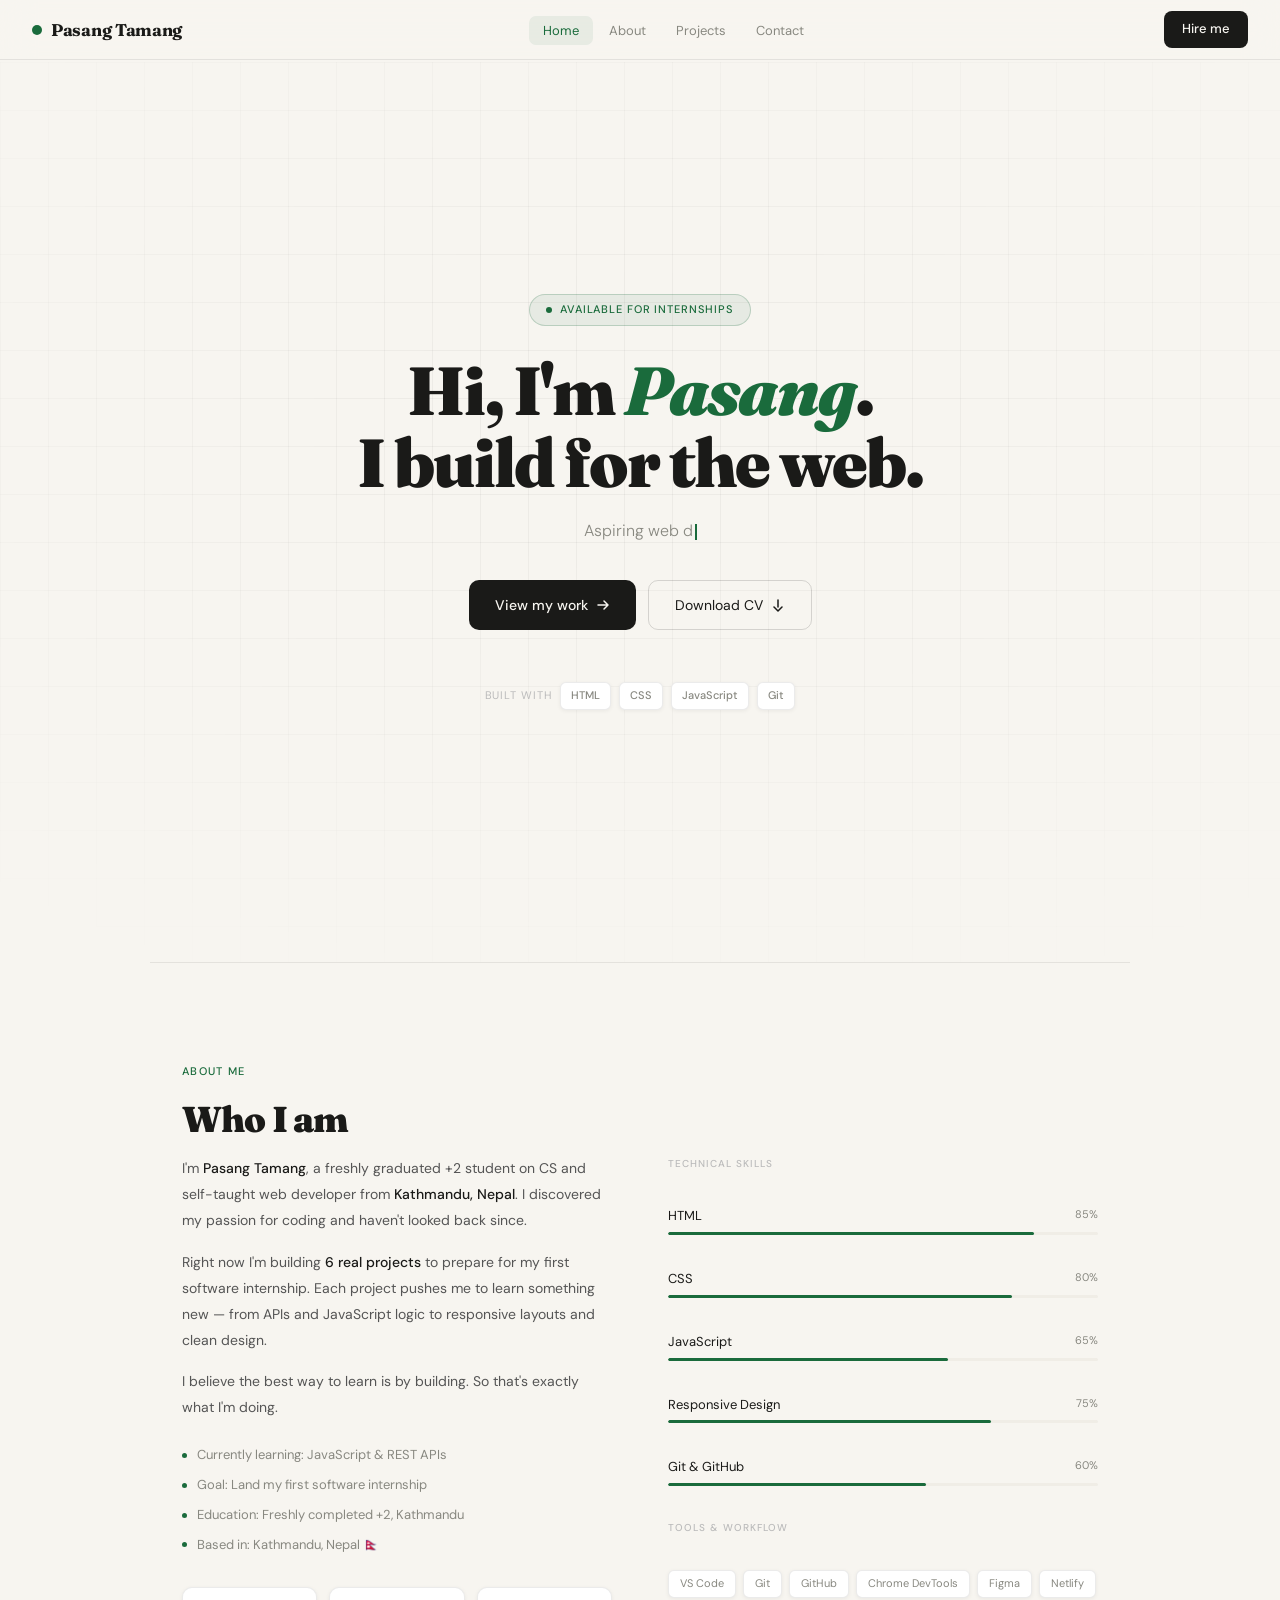
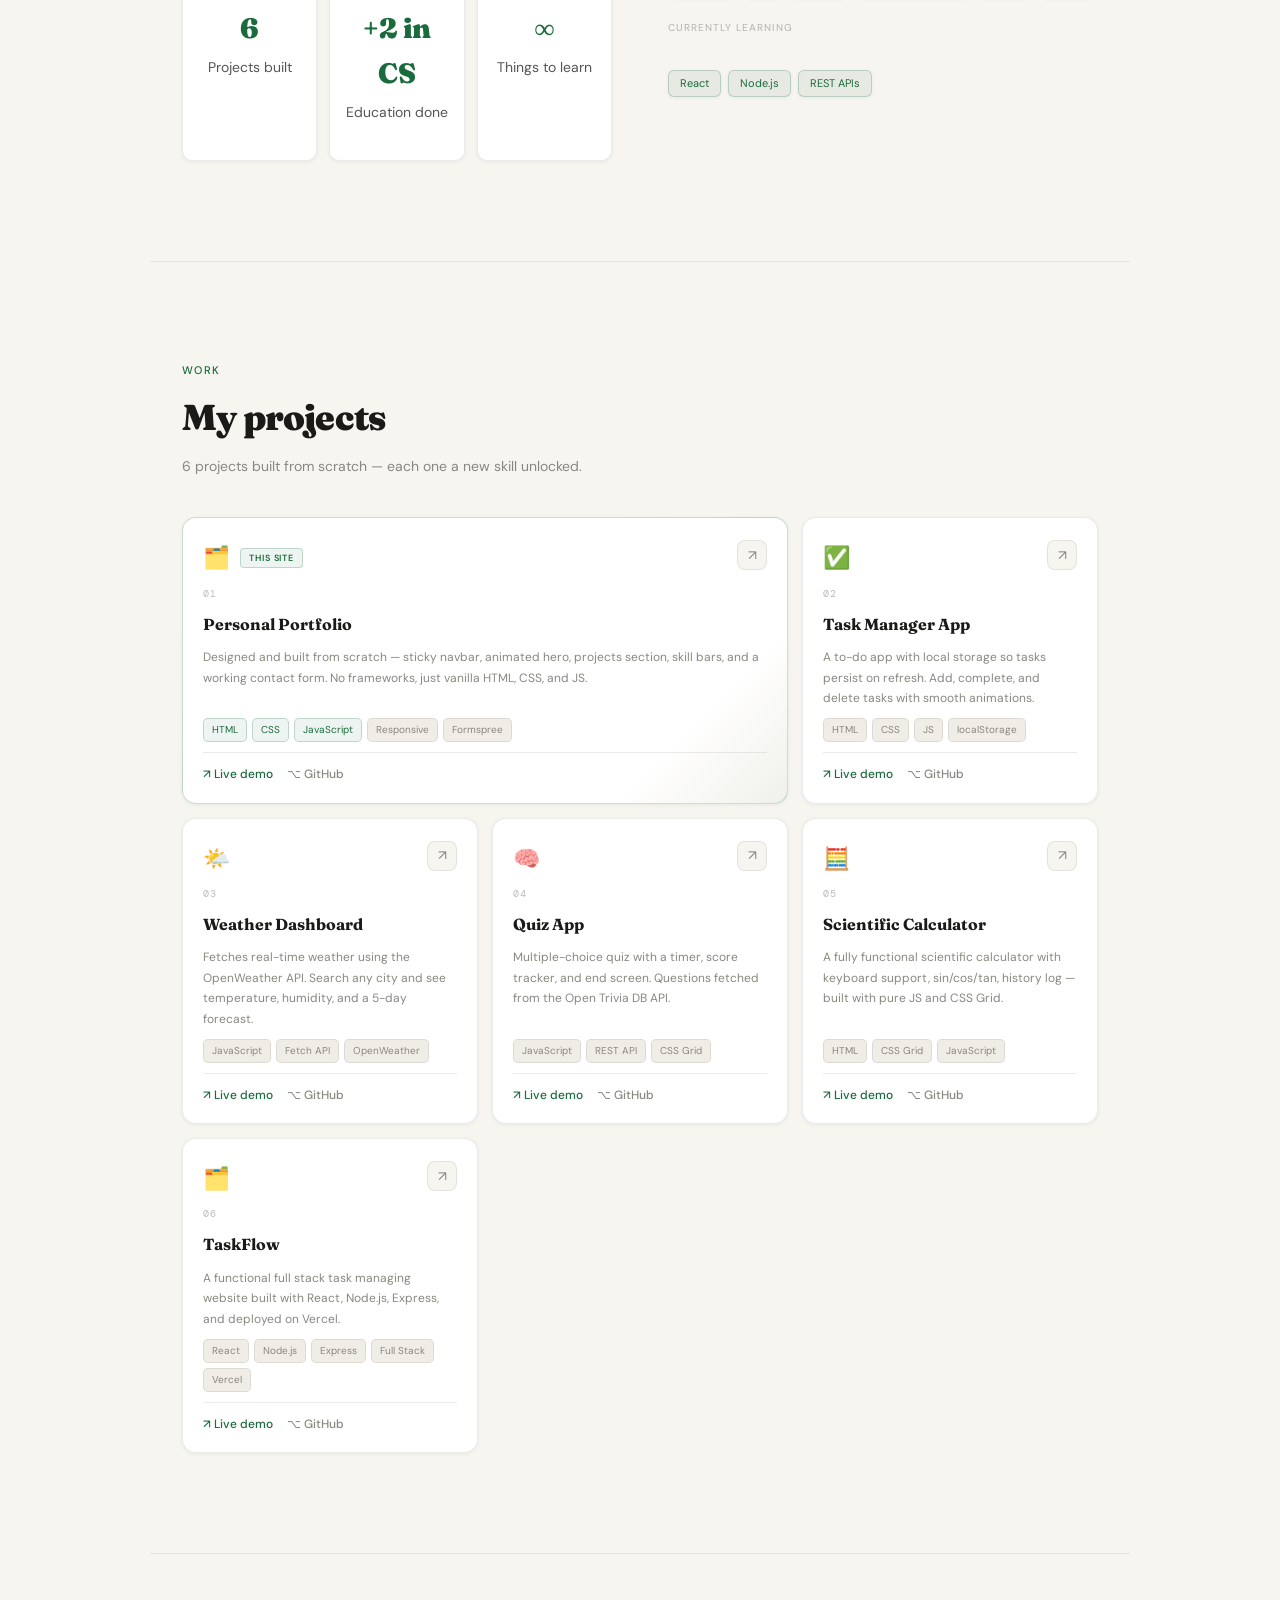
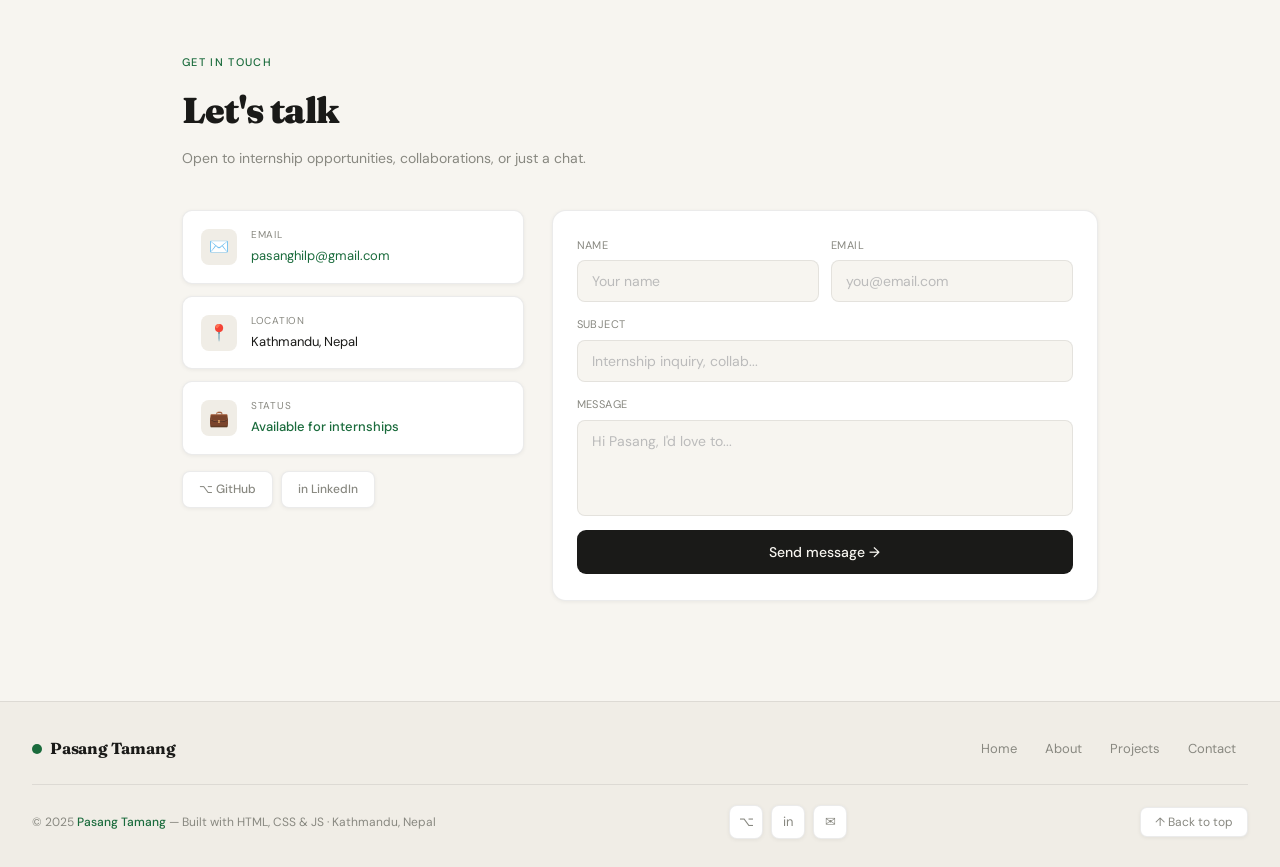
==== commit 6d02235a: "Add TaskFlow project to portfolio" ====
--- a/index.html
+++ b/index.html
@@ -86,7 +86,7 @@
     <div class="about-layout">
       <div class="about-bio">
         <p>I'm <strong>Pasang Tamang</strong>, a freshly graduated +2 student on CS and self-taught web developer from <strong>Kathmandu, Nepal</strong>. I discovered my passion for coding and haven't looked back since.</p>
-        <p>Right now I'm building <strong>5 real projects</strong> to prepare for my first software internship. Each project pushes me to learn something new — from APIs and JavaScript logic to responsive layouts and clean design.</p>
+        <p>Right now I'm building <strong>6 real projects</strong> to prepare for my first software internship. Each project pushes me to learn something new — from APIs and JavaScript logic to responsive layouts and clean design.</p>
         <p>I believe the best way to learn is by building. So that's exactly what I'm doing.</p>
         <div class="facts">
           <div class="fact"><span class="fact-dot"></span>Currently learning: JavaScript & REST APIs</div>
@@ -96,7 +96,7 @@
         </div>
         <div class="stats-row">
           <div class="stat-card">
-            <span class="stat-num">5</span>
+            <span class="stat-num">6</span>
             <p class="stat-label">Projects built</p>
           </div>
           <div class="stat-card">
@@ -154,7 +154,7 @@
   <section id="projects" class="projects">
     <p class="sec-label">Work</p>
     <h2 class="sec-heading">My projects</h2>
-    <p class="sec-sub">5 projects built from scratch — each one a new skill unlocked.</p>
+    <p class="sec-sub">6 projects built from scratch — each one a new skill unlocked.</p>
 
     <div class="proj-grid">
 
@@ -261,6 +261,28 @@
         <div class="card-links">
           <a href="https://pasanghilp-art.github.io/calculator" target="_blank" class="card-link primary">↗ Live demo</a>
           <a href="https://github.com/pasanghilp-art/calculator" target="_blank" class="card-link">⌥ GitHub</a>
+        </div>
+      </div>
+
+      <!-- Project 06 — TaskFlow -->
+      <div class="proj-card">
+        <div class="card-top">
+          <span class="proj-icon">🗂️</span>
+          <a href="https://taskflow-alpha-beige.vercel.app" target="_blank" class="card-arrow">↗</a>
+        </div>
+        <p class="proj-num">06</p>
+        <h3 class="proj-title">TaskFlow</h3>
+        <p class="proj-desc">A functional full stack task managing website built with React, Node.js, Express, and deployed on Vercel.</p>
+        <div class="tag-row">
+          <span class="tag">React</span>
+          <span class="tag">Node.js</span>
+          <span class="tag">Express</span>
+          <span class="tag">Full Stack</span>
+          <span class="tag">Vercel</span>
+        </div>
+        <div class="card-links">
+          <a href="https://taskflow-alpha-beige.vercel.app" target="_blank" class="card-link primary">↗ Live demo</a>
+          <a href="https://github.com/pasanghilp-art/taskflow" target="_blank" class="card-link">⌥ GitHub</a>
         </div>
       </div>
 
--- a/style.css
+++ b/style.css
@@ -517,7 +517,7 @@
   border-color: var(--accent-border);
   background: linear-gradient(135deg, #fff 80%, rgba(26,107,60,0.03));
 }
-.proj-card.featured { grid-column: span 2; } }
+.proj-card.featured { grid-column: span 2; }
 
 .card-top {
   display: flex;
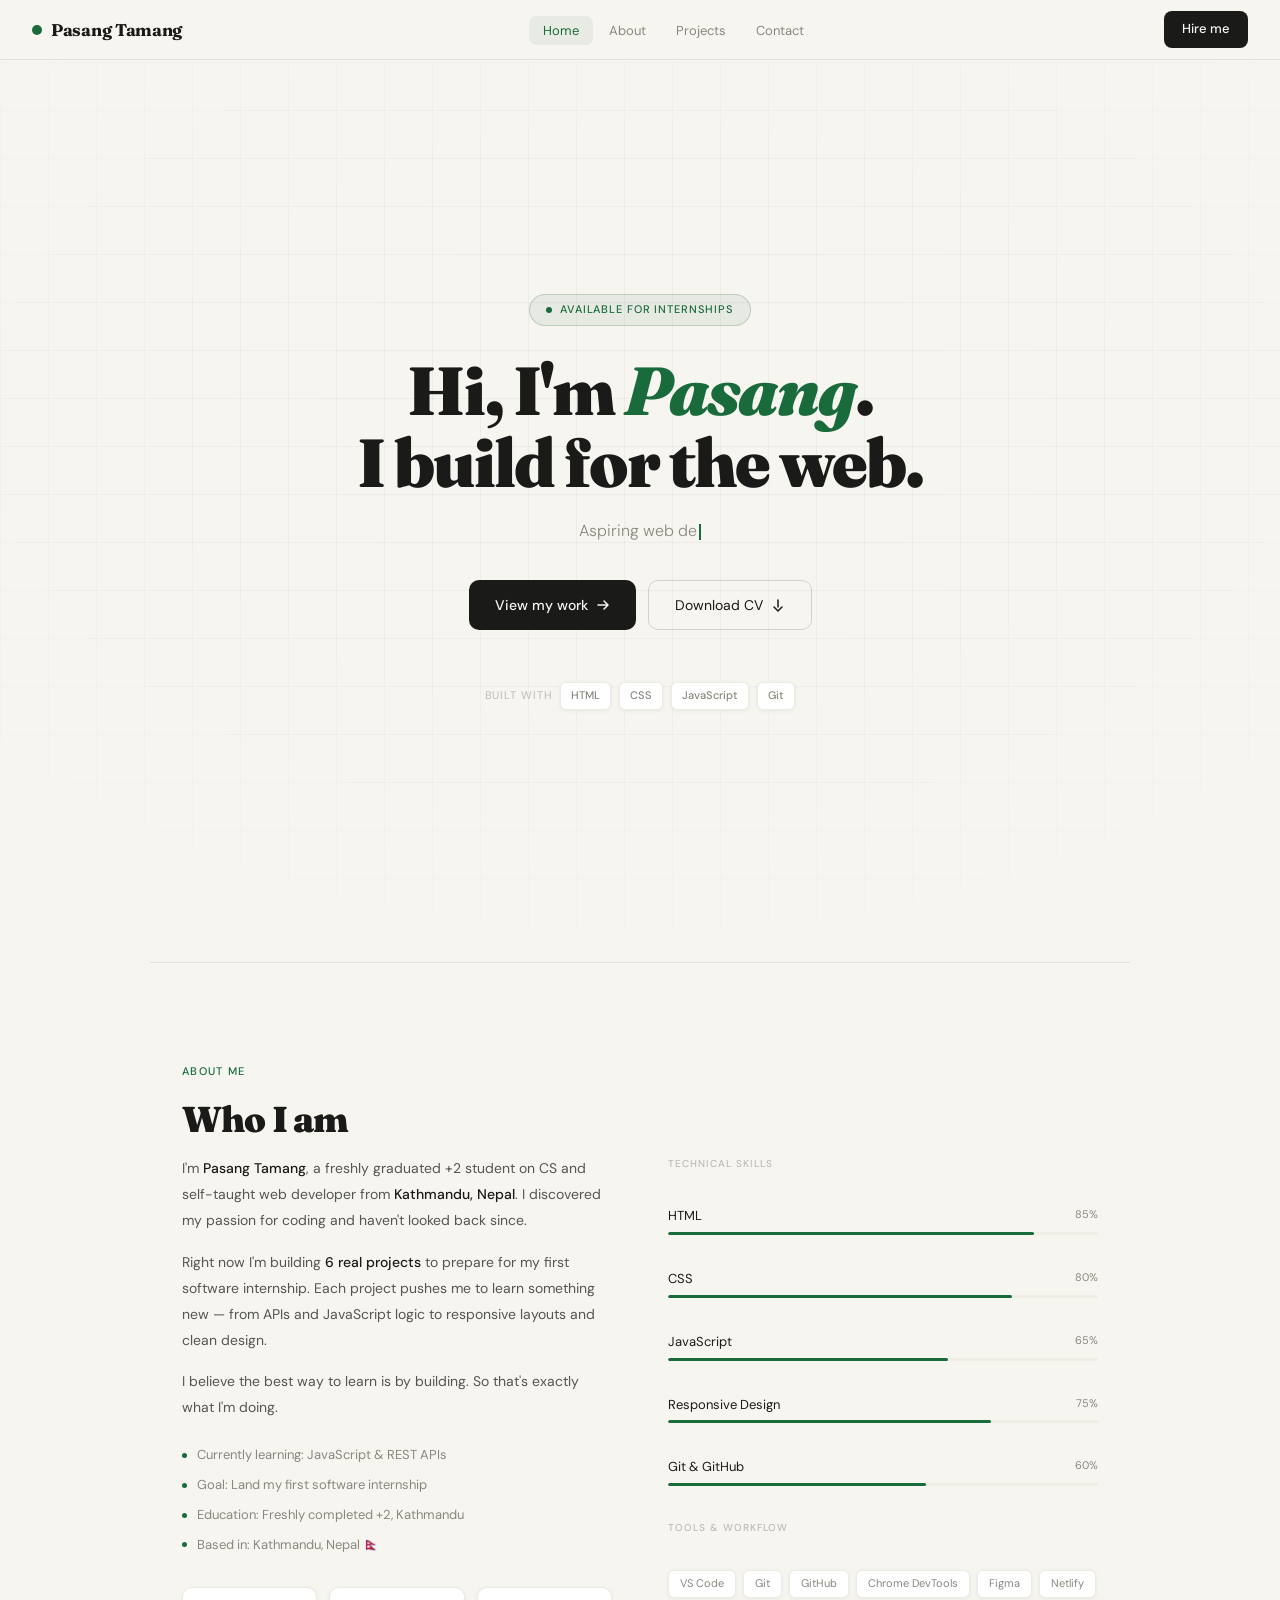
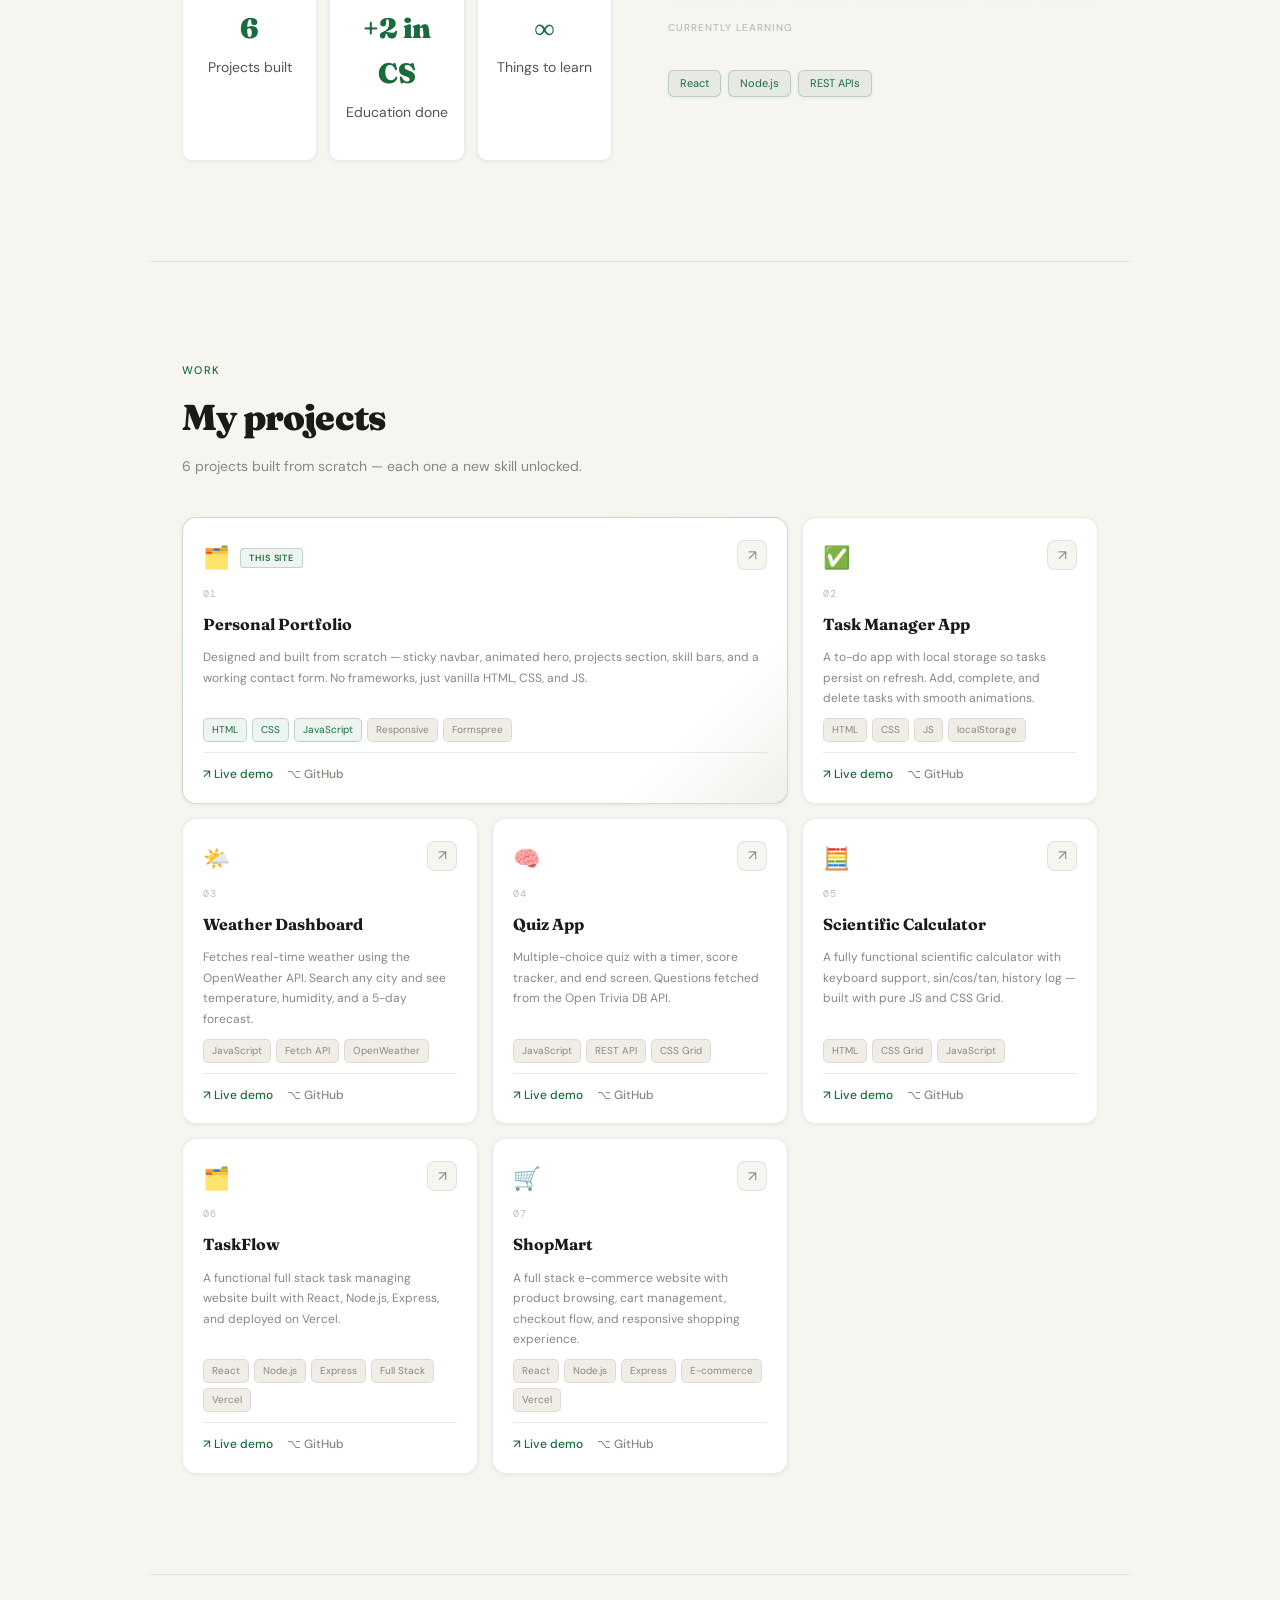
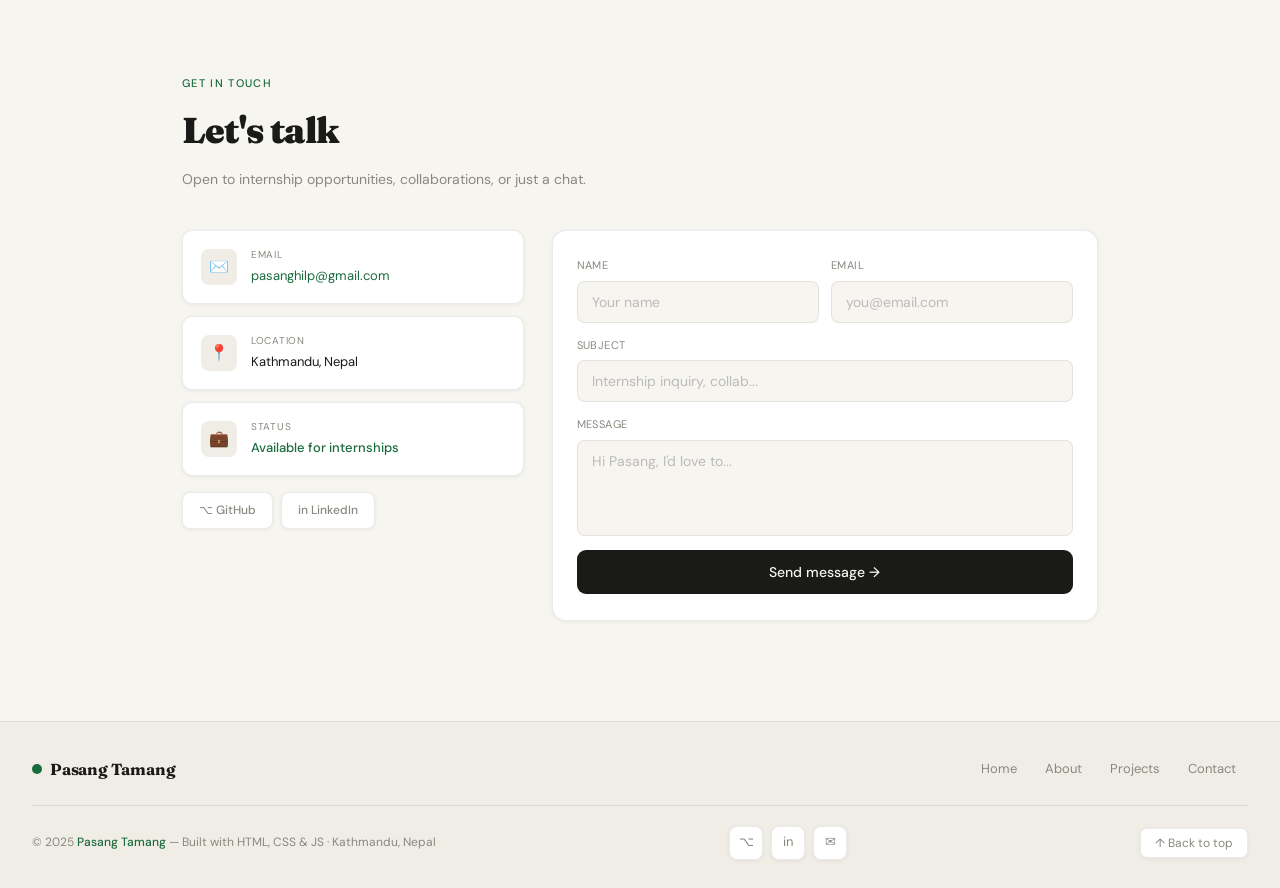
==== commit 0727ba25: "add shopmart project" ====
--- a/index.html
+++ b/index.html
@@ -286,6 +286,28 @@
         </div>
       </div>
 
+      <!-- Project 07 — ShopMart -->
+      <div class="proj-card">
+        <div class="card-top">
+          <span class="proj-icon">🛒</span>
+          <a href="https://shopmart-ten-sigma.vercel.app" target="_blank" class="card-arrow">↗</a>
+        </div>
+        <p class="proj-num">07</p>
+        <h3 class="proj-title">ShopMart</h3>
+        <p class="proj-desc">A full stack e-commerce website with product browsing, cart management, checkout flow, and responsive shopping experience.</p>
+        <div class="tag-row">
+          <span class="tag">React</span>
+          <span class="tag">Node.js</span>
+          <span class="tag">Express</span>
+          <span class="tag">E-commerce</span>
+          <span class="tag">Vercel</span>
+        </div>
+        <div class="card-links">
+          <a href="https://shopmart-ten-sigma.vercel.app" target="_blank" class="card-link primary">↗ Live demo</a>
+          <a href="https://github.com/pasanghilp-art/shopmart" target="_blank" class="card-link">⌥ GitHub</a>
+        </div>
+      </div>
+
     </div>
   </section>
 
